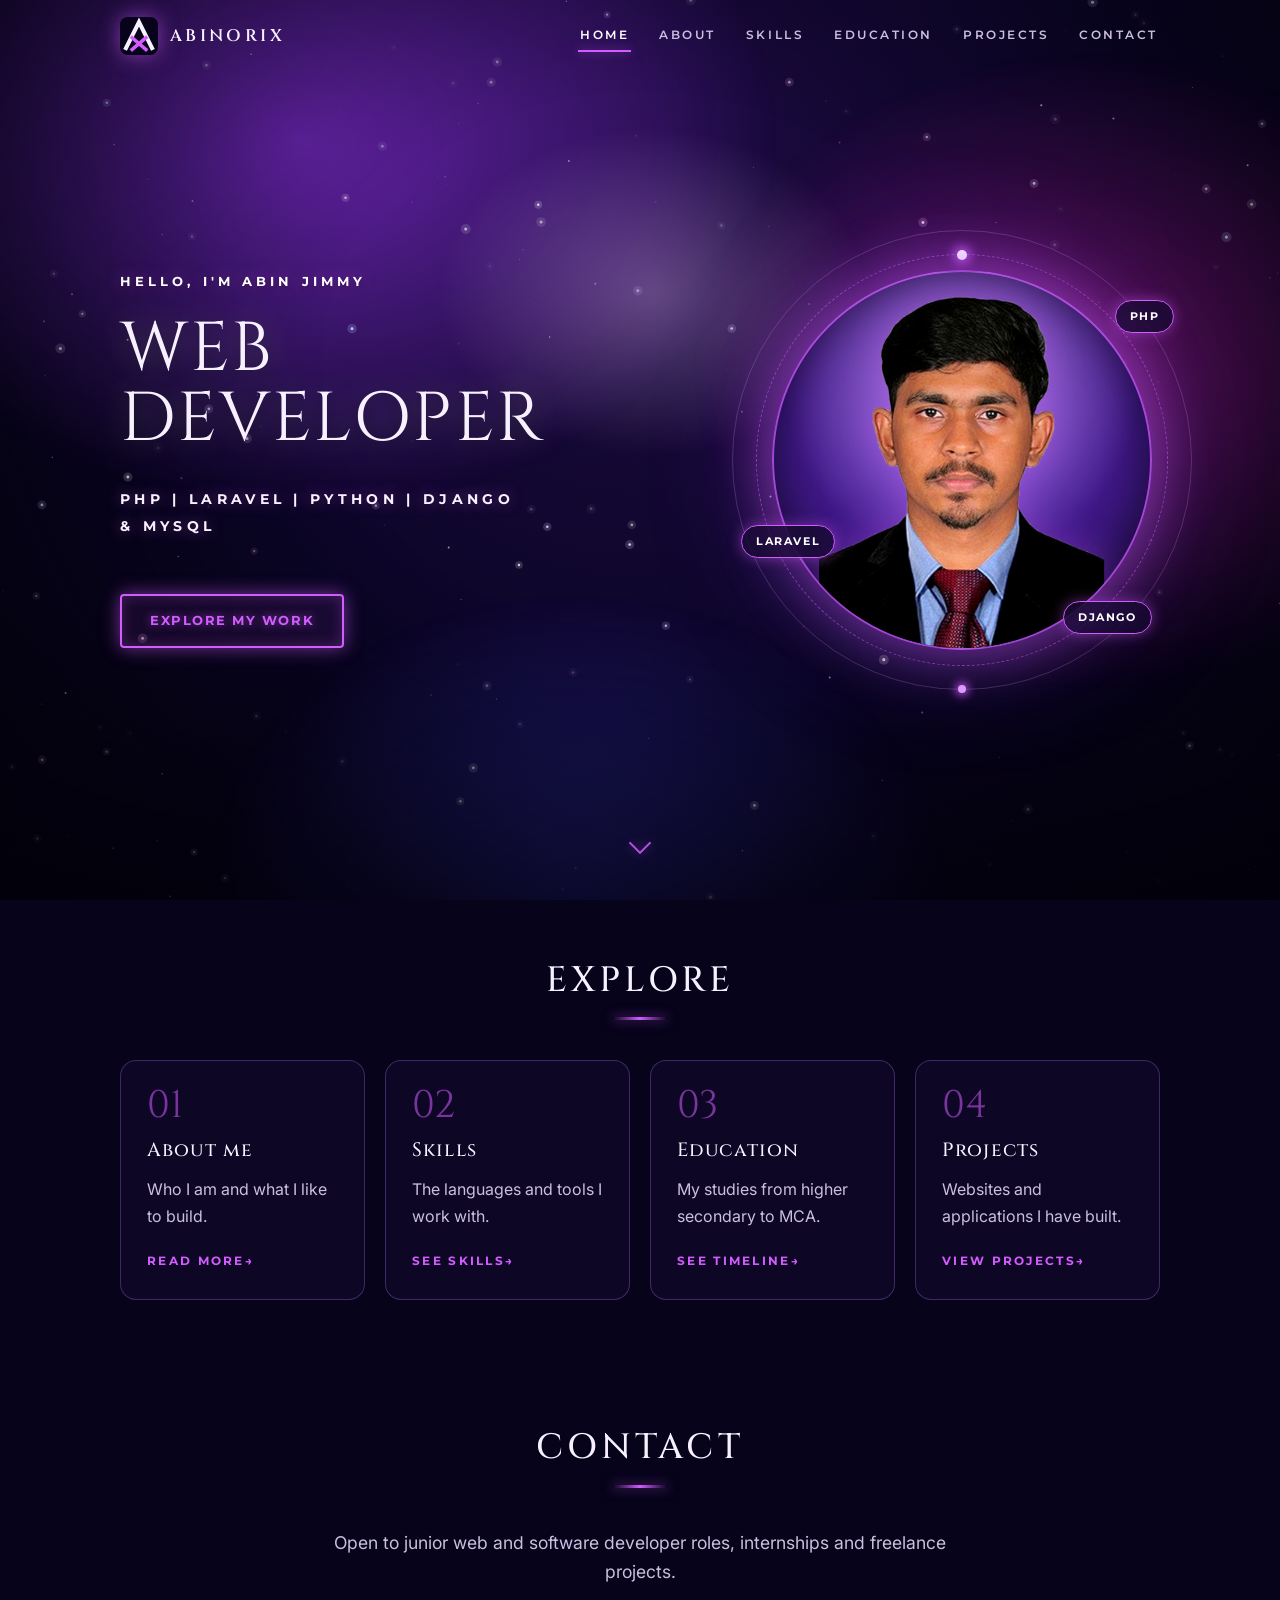
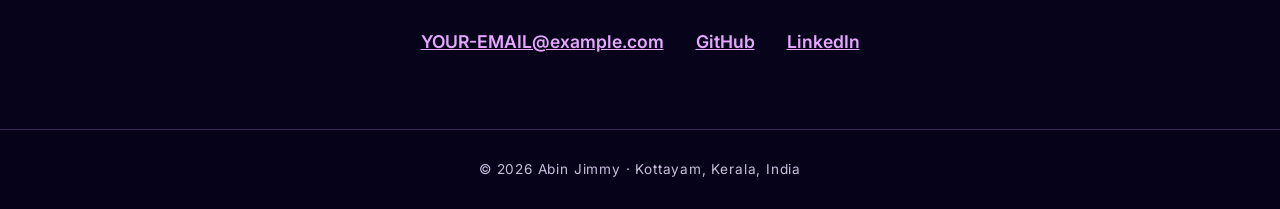
==== index.html @ f54d2bc3 "Initial commit" ====
<!doctype html>
<html lang="en">
<head>
  <meta charset="utf-8">
  <meta name="viewport" content="width=device-width, initial-scale=1">
  <title>ABINORIX | Abin Jimmy, Web Developer</title>
  <meta name="description" content="Portfolio of Abin Jimmy, a web developer and MCA student from Kerala, India, working with PHP, Laravel, Python and Django.">
  <meta name="theme-color" content="#06031a">
  <link rel="icon" href="assets/images/logo.svg" type="image/svg+xml">
  <link rel="preconnect" href="https://fonts.googleapis.com">
  <link rel="preconnect" href="https://fonts.gstatic.com" crossorigin>
  <link href="https://fonts.googleapis.com/css2?family=Cinzel:wght@400;500;600&family=Inter:wght@400;500;600&family=Montserrat:wght@600;700&display=swap" rel="stylesheet">
  <link rel="stylesheet" href="assets/css/style.css">
  <script>document.documentElement.className += " js";</script>
</head>
<body>
  <div class="nebula" aria-hidden="true">
    <i class="neb neb-a"></i><i class="neb neb-b"></i><i class="neb neb-c"></i><i class="neb neb-d"></i>
  </div>
  <canvas id="stars" aria-hidden="true"></canvas>
  <div class="vignette" aria-hidden="true"></div>

  <a class="skip" href="#main">Skip to content</a>

  <header class="site-header">
    <div class="wrap header-row">
      <a class="brand" href="index.html" aria-label="ABINORIX home">
        <img src="assets/images/logo.svg" alt="" width="38" height="38">
        <span>ABINORIX</span>
      </a>
      <button class="menu-btn" type="button" aria-expanded="false" aria-controls="site-nav" aria-label="Menu">
        <span></span><span></span><span></span>
      </button>
      <nav id="site-nav" class="nav-wrap" aria-label="Main">
        <ul class="nav">
          <li><a href="index.html" aria-current="page">Home</a></li>
          <li><a href="about.html">About</a></li>
          <li><a href="skills.html">Skills</a></li>
          <li><a href="education.html">Education</a></li>
          <li><a href="projects.html">Projects</a></li>
          <li><a href="index.html#contact">Contact</a></li>
        </ul>
      </nav>
    </div>
  </header>

  <main id="main">
    <section class="hero" id="top">
      <div class="wrap hero-wide">
        <div class="hero-grid">
          <div class="hero-text">
            <p class="eyebrow hero-in" style="--d:.15s">Hello, I'm Abin Jimmy</p>
            <h1 class="display">
              <span class="line hero-in" style="--d:.35s">Web</span>
              <span class="line hero-in" style="--d:.55s">Developer</span>
            </h1>
            <p class="roles hero-in" style="--d:.85s">PHP | Laravel | Python | Django<br>&amp; MySQL</p>
            <a class="btn-neon hero-in" style="--d:1.15s" href="projects.html">Explore my work</a>
          </div>
          <div class="portrait hero-in" style="--d:.6s">
            <div class="portrait-float">
              <span class="ring ring-1" aria-hidden="true"></span>
              <span class="ring ring-2" aria-hidden="true"></span>
              <div class="disc">
                <img src="assets/images/abin.webp" alt="Portrait of Abin Jimmy" width="732" height="968">
              </div>
              <span class="chip chip-1" aria-hidden="true">PHP</span>
              <span class="chip chip-2" aria-hidden="true">Laravel</span>
              <span class="chip chip-3" aria-hidden="true">Django</span>
            </div>
          </div>
        </div>
      </div>
      <a class="scroll-cue" href="#explore" aria-label="Scroll down"></a>
    </section>

    <section class="section" id="explore">
      <div class="wrap">
        <h2>Explore</h2>
        <div class="grid">
          <a class="card link-card" href="about.html">
            <span class="num">01</span>
            <h3>About me</h3>
            <p>Who I am and what I like to build.</p>
            <span class="more">Read more</span>
          </a>
          <a class="card link-card" href="skills.html">
            <span class="num">02</span>
            <h3>Skills</h3>
            <p>The languages and tools I work with.</p>
            <span class="more">See skills</span>
          </a>
          <a class="card link-card" href="education.html">
            <span class="num">03</span>
            <h3>Education</h3>
            <p>My studies from higher secondary to MCA.</p>
            <span class="more">See timeline</span>
          </a>
          <a class="card link-card" href="projects.html">
            <span class="num">04</span>
            <h3>Projects</h3>
            <p>Websites and applications I have built.</p>
            <span class="more">View projects</span>
          </a>
        </div>
      </div>
    </section>

    <section class="section" id="contact">
      <div class="wrap">
        <h2>Contact</h2>
        <p class="lead">Open to junior web and software developer roles, internships and freelance projects.</p>
        <ul class="contact-list">
          <li><a href="mailto:YOUR-EMAIL@example.com">YOUR-EMAIL@example.com</a></li>
          <li><a href="https://github.com/YOUR-USERNAME">GitHub</a></li>
          <li><a href="https://www.linkedin.com/in/YOUR-USERNAME">LinkedIn</a></li>
        </ul>
      </div>
    </section>
  </main>

  <footer class="site-footer">
    <div class="wrap">
      <p>&copy; <span id="year">2026</span> Abin Jimmy &middot; Kottayam, Kerala, India</p>
    </div>
  </footer>

  <script src="assets/js/main.js"></script>
</body>
</html>
---- assets/css/style.css ----
/* ABINORIX portfolio: galaxy theme */
:root {
  --bg: #06031a;
  --ink: #f7f1ff;
  --muted: #cbbfe0;
  --accent: #d35cff;
  --accent-soft: #e7a6ff;
  --glow: rgba(211, 92, 255, 0.55);
  --glass: rgba(22, 9, 48, 0.58);
  --border: rgba(192, 132, 255, 0.28);
  --radius: 16px;
  --maxw: 1080px;
  --display: "Cinzel", "Trajan Pro", Georgia, serif;
  --caps: "Montserrat", system-ui, sans-serif;
  --body: "Inter", system-ui, sans-serif;
}

* { box-sizing: border-box; }

html { scroll-behavior: smooth; scroll-padding-top: 84px; background: var(--bg); }

body {
  margin: 0;
  color: var(--ink);
  font-family: var(--body);
  line-height: 1.7;
  min-height: 100vh;
}

h1, h2, h3 { font-family: var(--display); font-weight: 500; margin: 0; line-height: 1.15; }

a { color: var(--accent-soft); }
a:hover { color: #fff; }
a:focus-visible, button:focus-visible {
  outline: 3px solid var(--accent);
  outline-offset: 3px;
  border-radius: 4px;
}

.wrap { width: 100%; max-width: var(--maxw); margin: 0 auto; padding: 0 20px; }

.skip {
  position: absolute; left: -9999px; top: 8px; z-index: 50;
  background: var(--accent); color: #12052a; padding: 10px 14px; border-radius: 8px;
}
.skip:focus { left: 8px; }

/* ---------- Galaxy background ---------- */
.nebula, .vignette, #stars { position: fixed; inset: 0; width: 100%; height: 100%; pointer-events: none; }
.nebula {
  z-index: -3; overflow: hidden;
  background: radial-gradient(ellipse at 50% 18%, #1d0b42 0%, #0b0526 55%, #04020f 100%);
}
#stars { z-index: -2; }
.vignette {
  z-index: -1;
  background:
    radial-gradient(ellipse at 50% 40%, transparent 35%, rgba(2, 1, 10, 0.65) 100%),
    linear-gradient(to bottom, transparent 70%, rgba(2, 1, 10, 0.6));
}
.neb {
  position: absolute; border-radius: 50%; will-change: transform;
  translate: calc(var(--px, 0) * var(--m, 24px)) calc(var(--py, 0) * var(--m, 24px));
}
.neb-a { --m: 30px; width: 75vmax; height: 58vmax; left: -14vmax; top: -18vmax; opacity: .8;
  background: radial-gradient(closest-side, #7a2cc4, transparent);
  animation: driftA 40s ease-in-out infinite alternate; }
.neb-b { --m: -22px; width: 62vmax; height: 50vmax; right: -16vmax; top: 4vmax; opacity: .6;
  background: radial-gradient(closest-side, #b21e9a, transparent);
  animation: driftB 48s ease-in-out infinite alternate; }
.neb-c { --m: 18px; width: 58vmax; height: 46vmax; left: 16vw; bottom: -22vmax; opacity: .65;
  background: radial-gradient(closest-side, #3a37c9, transparent);
  animation: driftC 54s ease-in-out infinite alternate; }
.neb-d { --m: -34px; width: 34vmax; height: 26vmax; left: 34vw; top: 14vh; opacity: .4;
  background: radial-gradient(closest-side, rgba(236, 196, 255, .8), transparent);
  animation: driftD 32s ease-in-out infinite alternate; }

@keyframes driftA { from { transform: translate3d(-5%, -3%, 0) scale(1.05); } to { transform: translate3d(7%, 6%, 0) scale(1.25); } }
@keyframes driftB { from { transform: translate3d(4%, 5%, 0) scale(1.2); } to { transform: translate3d(-8%, -4%, 0) scale(1); } }
@keyframes driftC { from { transform: translate3d(-6%, 3%, 0) scale(1); } to { transform: translate3d(8%, -6%, 0) scale(1.2); } }
@keyframes driftD { from { transform: translate3d(-8%, 4%, 0) scale(.9); opacity: .25; } to { transform: translate3d(8%, -6%, 0) scale(1.3); opacity: .5; } }

.accent { color: var(--accent-soft); text-shadow: 0 0 28px var(--glow); }

/* ---------- Header ---------- */
.site-header {
  position: sticky; top: 0; z-index: 30;
  border-bottom: 1px solid transparent;
  transition: background .3s ease, border-color .3s ease;
}
.site-header.scrolled {
  background: rgba(6, 3, 26, 0.72);
  backdrop-filter: blur(10px);
  border-bottom-color: var(--border);
}
.header-row { display: flex; align-items: center; justify-content: space-between; gap: 16px; padding-top: 14px; padding-bottom: 14px; }
.brand {
  display: flex; align-items: center; gap: 12px; text-decoration: none; color: var(--ink);
  font-family: var(--display); font-weight: 600; letter-spacing: .2em; font-size: 1.05rem;
}
.brand:hover { color: #fff; }
.brand img { filter: drop-shadow(0 0 10px var(--glow)); }

.nav { list-style: none; margin: 0; padding: 0; display: flex; flex-wrap: wrap; gap: 0 26px; }
.nav a {
  position: relative; display: inline-block; padding: 12px 2px;
  font-family: var(--caps); font-size: .72rem; font-weight: 600; letter-spacing: .22em; text-transform: uppercase;
  color: var(--muted); text-decoration: none;
}
.nav a::after {
  content: ""; position: absolute; left: 0; right: 0; bottom: 6px; height: 2px;
  background: var(--accent); box-shadow: 0 0 10px var(--glow);
  transform: scaleX(0); transform-origin: left; transition: transform .3s ease;
}
.nav a:hover, .nav a[aria-current="page"] { color: #fff; }
.nav a:hover::after, .nav a[aria-current="page"]::after { transform: scaleX(1); }

.menu-btn { display: none; }

@media (max-width: 860px) {
  .js .menu-btn {
    display: inline-flex; flex-direction: column; justify-content: center; gap: 5px;
    width: 46px; height: 46px; padding: 0 11px; cursor: pointer;
    background: var(--glass); border: 1px solid var(--border); border-radius: 12px;
  }
  .menu-btn span { display: block; height: 2px; background: var(--ink); border-radius: 2px; transition: transform .25s ease, opacity .25s ease; }
  .menu-btn[aria-expanded="true"] span:nth-child(1) { transform: translateY(7px) rotate(45deg); }
  .menu-btn[aria-expanded="true"] span:nth-child(2) { opacity: 0; }
  .menu-btn[aria-expanded="true"] span:nth-child(3) { transform: translateY(-7px) rotate(-45deg); }
  .js .nav-wrap {
    display: none; position: absolute; top: 100%; left: 0; right: 0;
    background: rgba(6, 3, 26, 0.96); border-bottom: 1px solid var(--border); padding: 8px 20px 16px;
  }
  .js .nav-wrap.open { display: block; }
  .nav { flex-direction: column; }
  .nav a { padding: 14px 2px; }
  .nav a::after { bottom: 8px; right: auto; width: 36px; }
}

/* ---------- Hero ---------- */
.hero {
  min-height: calc(100svh - 76px); display: grid; place-items: center; text-align: center;
  padding: 40px 0 90px; position: relative;
}
.eyebrow {
  font-family: var(--caps); font-weight: 700; font-size: .8rem; letter-spacing: .32em; text-transform: uppercase;
  color: #fff; margin: 0 0 22px; text-shadow: 0 0 14px var(--glow), 0 2px 8px rgba(0, 0, 0, .7);
}
.display {
  font-family: var(--display); font-weight: 400; text-transform: uppercase;
  font-size: clamp(2.7rem, 11.5vw, 8rem); line-height: 1.02; letter-spacing: .03em;
  text-shadow: 0 0 30px rgba(255, 255, 255, .28), 0 4px 18px rgba(0, 0, 0, .6);
}
.display .line { display: block; }
.roles {
  font-family: var(--caps); font-weight: 700; font-size: clamp(.7rem, 2vw, .95rem); letter-spacing: .3em;
  text-transform: uppercase; line-height: 1.9; margin: 30px 0 0;
  text-shadow: 0 0 14px var(--glow), 0 2px 8px rgba(0, 0, 0, .7);
}
.hero .btn-neon { margin-top: 54px; }

.btn-neon {
  display: inline-block; text-decoration: none; min-height: 46px;
  font-family: var(--caps); font-weight: 700; font-size: .8rem; letter-spacing: .12em; text-transform: uppercase;
  color: var(--accent); padding: 14px 28px;
  background: rgba(211, 92, 255, 0.08);
  border: 2px solid var(--accent); border-radius: 4px;
  box-shadow: 0 0 18px var(--glow), inset 0 0 14px rgba(211, 92, 255, .25);
  text-shadow: 0 0 10px var(--glow);
  transition: background .25s ease, color .25s ease, box-shadow .25s ease, translate .25s ease;
  animation: pulse 3.2s ease-in-out infinite;
}
.btn-neon:hover {
  background: var(--accent); color: #12052a; text-shadow: none; translate: 0 -2px;
  box-shadow: 0 0 34px var(--glow), inset 0 0 0 rgba(0, 0, 0, 0);
}
.btn-line { animation: none; box-shadow: inset 0 0 12px rgba(211, 92, 255, .2); border-color: rgba(211, 92, 255, .55); }
@keyframes pulse {
  0%, 100% { box-shadow: 0 0 14px rgba(211, 92, 255, .35), inset 0 0 12px rgba(211, 92, 255, .2); }
  50% { box-shadow: 0 0 30px rgba(211, 92, 255, .75), inset 0 0 18px rgba(211, 92, 255, .35); }
}

.hero-in { animation: heroIn 1.1s cubic-bezier(.2, .7, .2, 1) both; animation-delay: var(--d, 0s); }
.hero .btn-neon.hero-in { animation: heroIn 1.1s cubic-bezier(.2, .7, .2, 1) both var(--d, 0s), pulse 3.2s ease-in-out 2.4s infinite; }
@keyframes heroIn {
  from { opacity: 0; transform: translateY(26px); filter: blur(12px); }
  to { opacity: 1; transform: none; filter: blur(0); }
}

.scroll-cue {
  position: absolute; left: 50%; bottom: 28px; width: 46px; height: 46px; margin-left: -23px;
  display: grid; place-items: center; text-decoration: none; opacity: .85;
  animation: bob 2.2s ease-in-out infinite;
}
.scroll-cue::before {
  content: ""; width: 14px; height: 14px; border-right: 2px solid var(--accent); border-bottom: 2px solid var(--accent);
  transform: rotate(45deg); margin-top: -6px; filter: drop-shadow(0 0 6px var(--glow));
}
@keyframes bob { 0%, 100% { translate: 0 0; } 50% { translate: 0 10px; } }

/* ---------- Sections and pages ---------- */
.page-head { padding: 76px 0 8px; text-align: center; }
.page-head h1 {
  font-size: clamp(2rem, 7vw, 4.2rem); text-transform: uppercase; letter-spacing: .06em; font-weight: 400;
  text-shadow: 0 0 26px rgba(255, 255, 255, .25);
}
.page-head .eyebrow { margin-bottom: 14px; }

.section { padding: 64px 0; }
.page-head + .section { padding-top: 36px; }
.section h2 {
  font-size: clamp(1.5rem, 4vw, 2.2rem); text-transform: uppercase; letter-spacing: .12em; text-align: center; margin-bottom: 40px;
}
.section h2::after {
  content: ""; display: block; width: 56px; height: 3px; margin: 16px auto 0;
  background: linear-gradient(90deg, transparent, var(--accent), transparent); box-shadow: 0 0 12px var(--glow);
}

.lead { color: var(--muted); font-size: 1.1rem; max-width: 60ch; margin: 0 auto; text-align: center; }
.actions { display: flex; flex-wrap: wrap; justify-content: center; gap: 14px; margin-top: 40px; }

/* Glass cards with a cursor-following glow */
.card {
  position: relative; overflow: hidden;
  background: var(--glass); border: 1px solid var(--border); border-radius: var(--radius);
  backdrop-filter: blur(8px); padding: 26px;
  transition: border-color .3s ease, box-shadow .3s ease, translate .3s ease;
}
.card::before {
  content: ""; position: absolute; inset: 0; pointer-events: none; opacity: 0; transition: opacity .3s ease;
  background: radial-gradient(360px circle at var(--mx, 50%) var(--my, 50%), rgba(211, 92, 255, .22), transparent 60%);
}
.card:hover { border-color: var(--accent); box-shadow: 0 0 28px rgba(211, 92, 255, .28); translate: 0 -4px; }
.card:hover::before { opacity: 1; }
.card > * { position: relative; }
.card h3 { font-size: 1.2rem; letter-spacing: .06em; margin-bottom: 14px; }

.grid { display: grid; grid-template-columns: repeat(auto-fit, minmax(240px, 1fr)); gap: 20px; }
.grid-3 { grid-template-columns: repeat(auto-fit, minmax(270px, 1fr)); }

.link-card { display: block; text-decoration: none; color: var(--ink); }
.link-card:hover { color: var(--ink); }
.link-card .num { display: block; font-family: var(--display); font-size: 2.4rem; color: var(--accent); opacity: .55; line-height: 1; margin-bottom: 14px; }
.link-card p { color: var(--muted); margin: 0 0 16px; }
.link-card .more { font-family: var(--caps); font-size: .72rem; font-weight: 700; letter-spacing: .2em; text-transform: uppercase; color: var(--accent); }
.link-card .more::after { content: " \2192"; display: inline-block; transition: transform .25s ease; }
.link-card:hover .more::after { transform: translateX(6px); }

.prose { display: grid; gap: 22px; max-width: 760px; margin: 0 auto; }
.prose p { margin: 0; color: var(--muted); font-size: 1.08rem; }

.tags { list-style: none; margin: 0; padding: 0; display: flex; flex-wrap: wrap; gap: 10px; }
.tags li {
  border: 1px solid rgba(211, 92, 255, .4); background: rgba(6, 3, 26, .6);
  padding: 6px 14px; border-radius: 999px; font-size: .9rem;
  transition: background .25s ease, box-shadow .25s ease;
}
.tags li:hover { background: rgba(211, 92, 255, .2); box-shadow: 0 0 14px var(--glow); }

.project .meta { color: var(--accent); font-family: var(--caps); font-size: .72rem; font-weight: 700; letter-spacing: .18em; text-transform: uppercase; margin: 0 0 10px; }
.project h3 { margin-bottom: 12px; }
.project p { color: var(--muted); margin: 0 0 16px; }
.project .links { display: flex; gap: 20px; margin: 0; }
.project .links a { font-weight: 600; padding: 8px 0; display: inline-block; }

/* Timeline */
.timeline { list-style: none; margin: 0 auto; padding: 0 0 0 30px; max-width: 760px; position: relative; display: grid; gap: 22px; }
.timeline::before {
  content: ""; position: absolute; left: 0; top: 8px; bottom: 8px; width: 2px; transform-origin: top;
  background: linear-gradient(to bottom, var(--accent), rgba(211, 92, 255, .1)); box-shadow: 0 0 10px var(--glow);
}
.timeline li { position: relative; }
.timeline li::before {
  content: ""; position: absolute; left: -37px; top: 30px; width: 14px; height: 14px; border-radius: 50%;
  background: var(--accent); box-shadow: 0 0 14px var(--glow), 0 0 0 5px rgba(211, 92, 255, .18);
}
.timeline .when { color: var(--accent); font-family: var(--caps); font-size: .75rem; font-weight: 700; letter-spacing: .18em; text-transform: uppercase; margin: 0 0 6px; }
.timeline h3 { font-size: 1.3rem; margin-bottom: 4px; }
.timeline p:last-child { color: var(--muted); margin: 0; }

.contact-list { list-style: none; margin: 32px 0 0; padding: 0; display: flex; flex-wrap: wrap; justify-content: center; gap: 12px 32px; font-size: 1.1rem; }
.contact-list a { font-weight: 600; padding: 8px 0; display: inline-block; }

.site-footer { border-top: 1px solid var(--border); padding: 28px 0; text-align: center; color: var(--muted); font-size: .85rem; letter-spacing: .06em; background: rgba(6, 3, 26, .5); }
.site-footer p { margin: 0; }

/* ---------- Motion ---------- */
main { animation: pageIn .7s ease both; }
@keyframes pageIn { from { opacity: 0; } to { opacity: 1; } }

.reveal { opacity: 0; transform: translateY(28px); transition: opacity .7s ease, transform .7s cubic-bezier(.2, .7, .2, 1); }
.reveal.in { opacity: 1; transform: none; }
.timeline.anim::before { transform: scaleY(0); transition: transform 1.4s ease .2s; }
.timeline.anim.in::before { transform: scaleY(1); }

@media (prefers-reduced-motion: reduce) {
  html { scroll-behavior: auto; }
  *, *::before, *::after { animation: none !important; transition: none !important; }
  .reveal { opacity: 1; transform: none; }
}

@media (max-width: 560px) {
  .hero { padding-bottom: 80px; }
  .section { padding: 48px 0; }
  .page-head { padding-top: 56px; }
}

/* ---------- Hero portrait ---------- */
.hero-wide { max-width: var(--maxw); }
.hero-grid { display: grid; grid-template-columns: 1.2fr .8fr; align-items: center; gap: 48px; }
.hero-text { text-align: left; }
.hero-grid .display { font-size: clamp(2.4rem, 5.4vw, 4.6rem); }
.hero-grid .roles { font-size: clamp(.7rem, 1.5vw, .9rem); }

.portrait { position: relative; width: min(380px, 78vw); aspect-ratio: 1; justify-self: center; }
.portrait-float { position: absolute; inset: 0; animation: float 7s ease-in-out infinite; }
@keyframes float { 0%, 100% { translate: 0 0; } 50% { translate: 0 -14px; } }

.disc {
  position: absolute; inset: 0; border-radius: 50%; overflow: hidden;
  background:
    radial-gradient(circle at 50% 30%, rgba(236, 196, 255, .55), transparent 55%),
    radial-gradient(circle at 50% 40%, #7b3fe4 0%, #3d1783 55%, #150834 100%);
  border: 2px solid rgba(211, 92, 255, .7);
  box-shadow: 0 0 60px var(--glow), 0 0 120px rgba(123, 63, 228, .35), inset 0 0 40px rgba(0, 0, 0, .45);
}
.disc img {
  position: absolute; left: 50%; bottom: 0; width: 76%; height: auto; transform: translateX(-50%);
  filter: contrast(1.04) saturate(1.05) drop-shadow(0 0 18px rgba(211, 92, 255, .3));
}

.ring { position: absolute; border-radius: 50%; pointer-events: none; }
.ring::after { content: ""; position: absolute; border-radius: 50%; background: #fff; }
.ring-1 { inset: -16px; border: 1.5px dashed rgba(211, 92, 255, .55); animation: spin 28s linear infinite; }
.ring-1::after { top: -5px; left: 50%; width: 10px; height: 10px; margin-left: -5px; box-shadow: 0 0 12px 3px var(--accent); }
.ring-2 { inset: -40px; border: 1px solid rgba(231, 166, 255, .22); animation: spin 44s linear infinite reverse; }
.ring-2::after { bottom: -4px; left: 50%; width: 8px; height: 8px; margin-left: -4px; background: var(--accent-soft); box-shadow: 0 0 10px 2px var(--accent); }
@keyframes spin { to { transform: rotate(360deg); } }

.chip {
  position: absolute; padding: 6px 14px; border-radius: 999px;
  font-family: var(--caps); font-size: .7rem; font-weight: 700; letter-spacing: .14em; text-transform: uppercase;
  color: #fff; background: rgba(22, 9, 48, .78); border: 1px solid var(--accent);
  box-shadow: 0 0 14px rgba(211, 92, 255, .45); backdrop-filter: blur(6px);
  animation: bobChip 5s ease-in-out infinite;
}
.chip-1 { top: 8%; right: -6%; }
.chip-2 { bottom: 24%; left: -8%; animation-delay: -1.7s; }
.chip-3 { bottom: 4%; right: 0; animation-delay: -3.2s; }
@keyframes bobChip { 0%, 100% { translate: 0 0; } 50% { translate: 0 -9px; } }

@media (max-width: 900px) {
  .hero { padding-top: 24px; }
  .hero-grid { grid-template-columns: 1fr; gap: 56px; justify-items: center; }
  .hero-text { text-align: center; }
  .portrait { order: -1; width: min(250px, 66vw); margin-top: 28px; }
  .hero-grid .display { font-size: clamp(2.4rem, 11vw, 4.4rem); }
  .hero-grid .roles { font-size: clamp(.68rem, 2.4vw, .85rem); }
  .chip { font-size: .62rem; padding: 5px 11px; }
}

.hero { overflow-x: clip; }
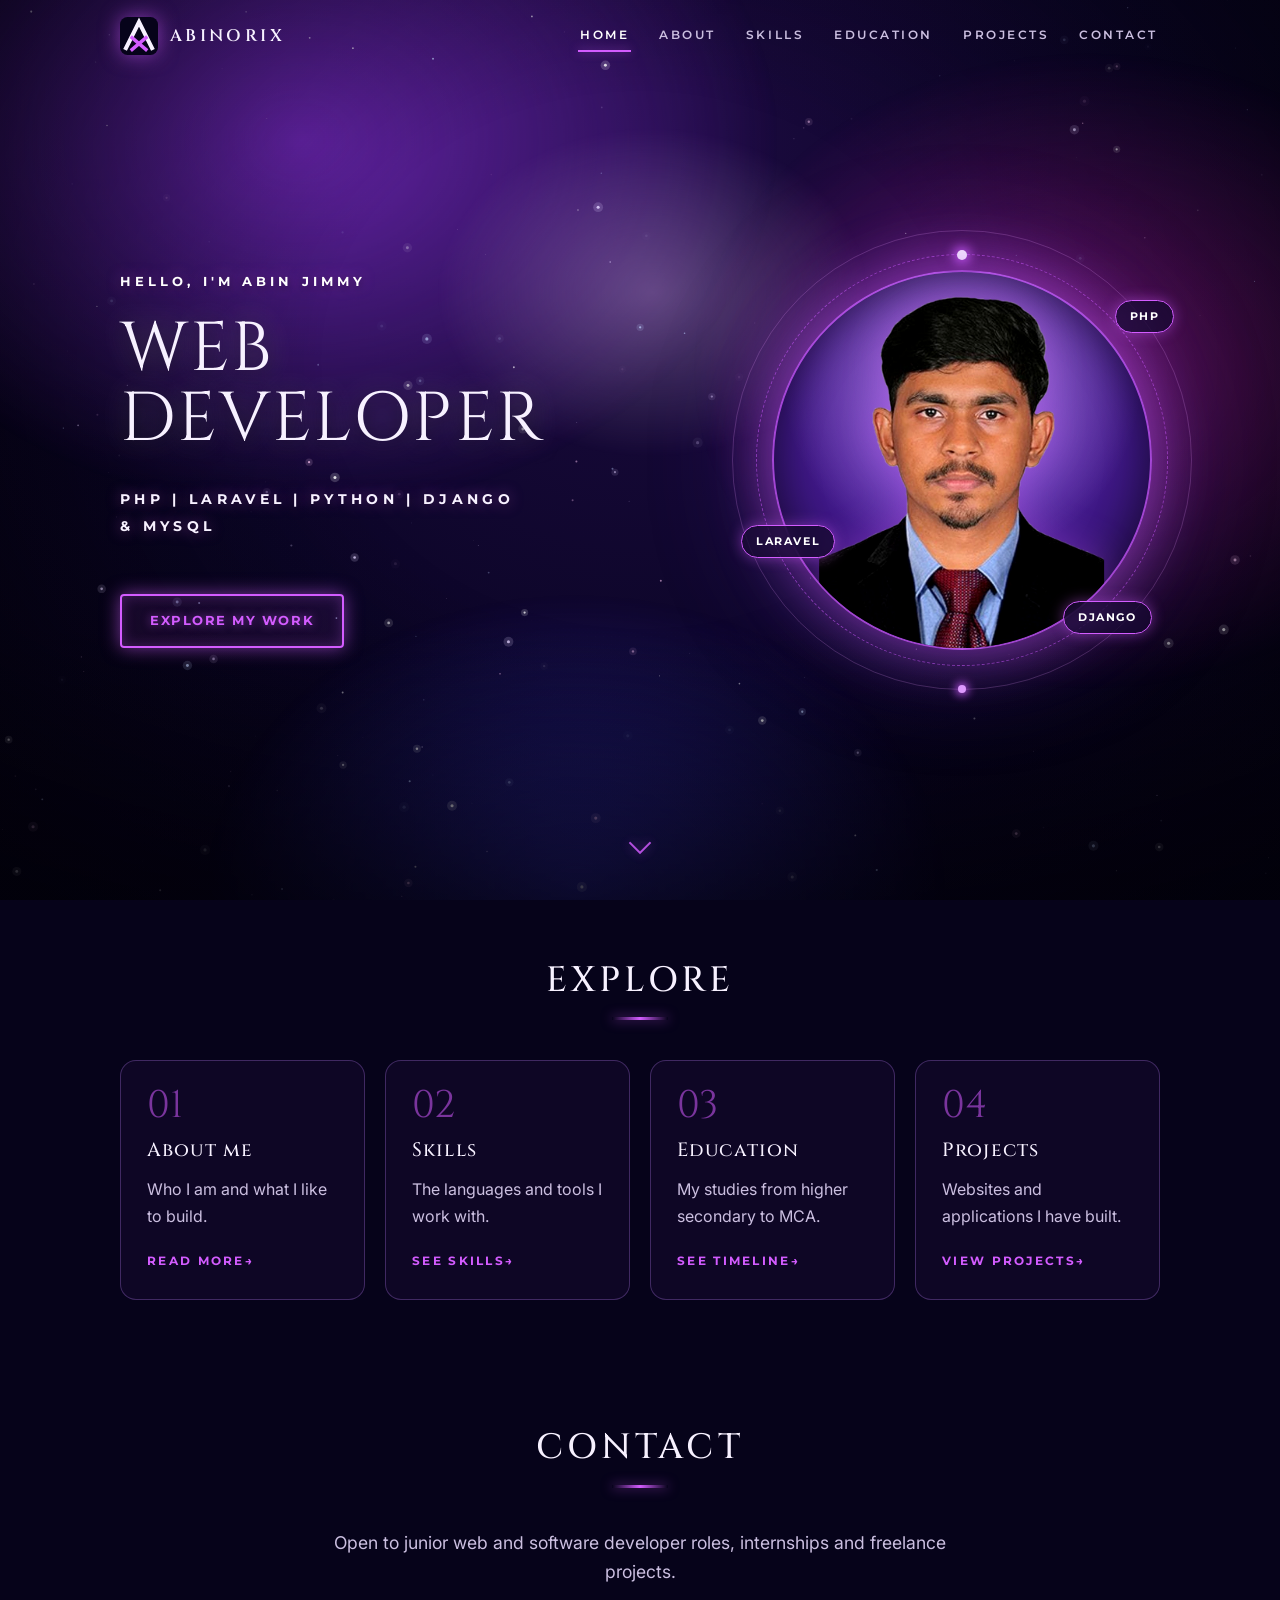
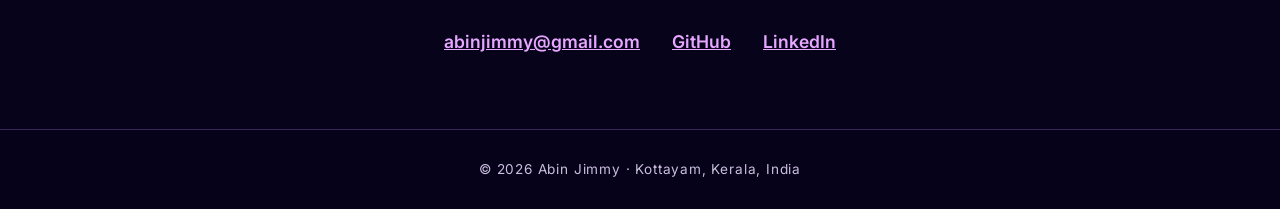
==== commit b3fa39ad: "committed" ====
--- a/index.html
+++ b/index.html
@@ -111,9 +111,9 @@
         <h2>Contact</h2>
         <p class="lead">Open to junior web and software developer roles, internships and freelance projects.</p>
         <ul class="contact-list">
-          <li><a href="mailto:YOUR-EMAIL@example.com">YOUR-EMAIL@example.com</a></li>
-          <li><a href="https://github.com/YOUR-USERNAME">GitHub</a></li>
-          <li><a href="https://www.linkedin.com/in/YOUR-USERNAME">LinkedIn</a></li>
+          <li><a href="abinjimmy@gmail.com">abinjimmy@gmail.com</a></li>
+          <li><a href="https://github.com/abinjimmy">GitHub</a></li>
+          <li><a href="https://www.linkedin.com/in/abin-jimmy">LinkedIn</a></li>
         </ul>
       </div>
     </section>
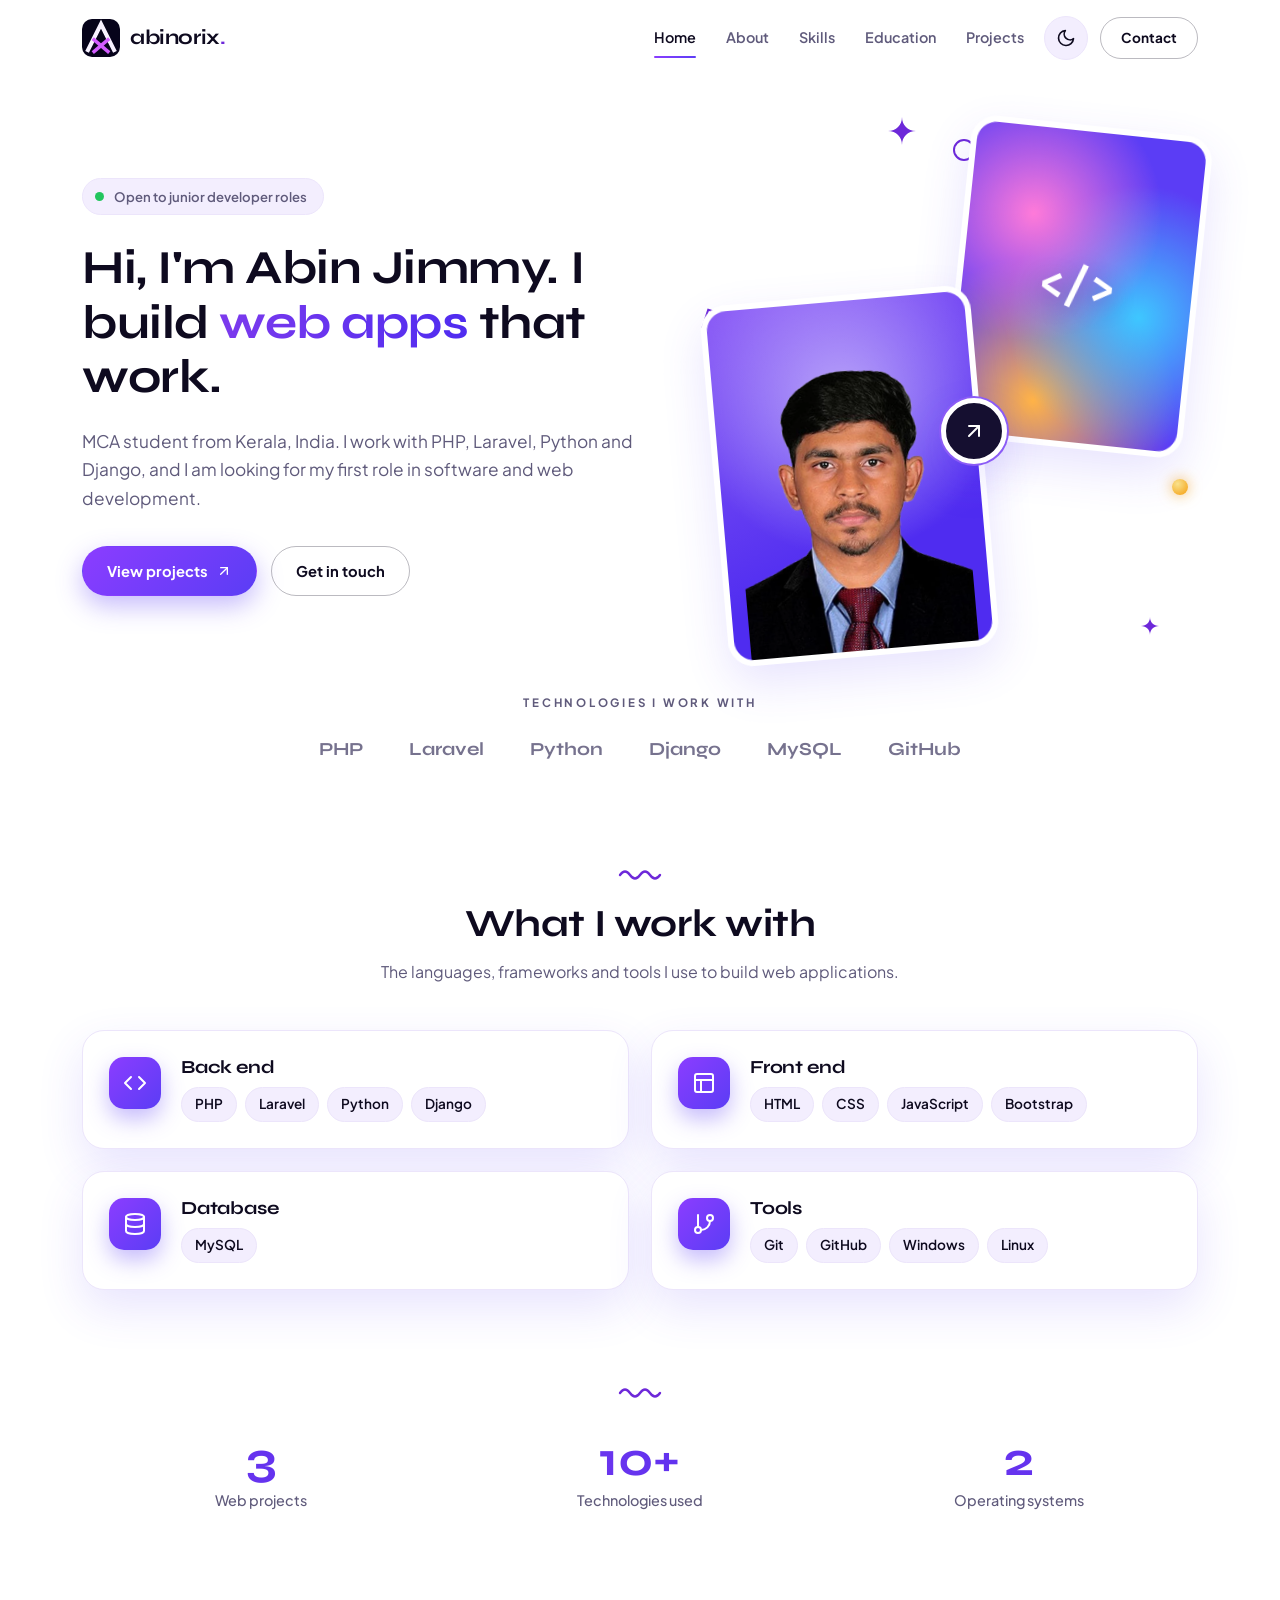
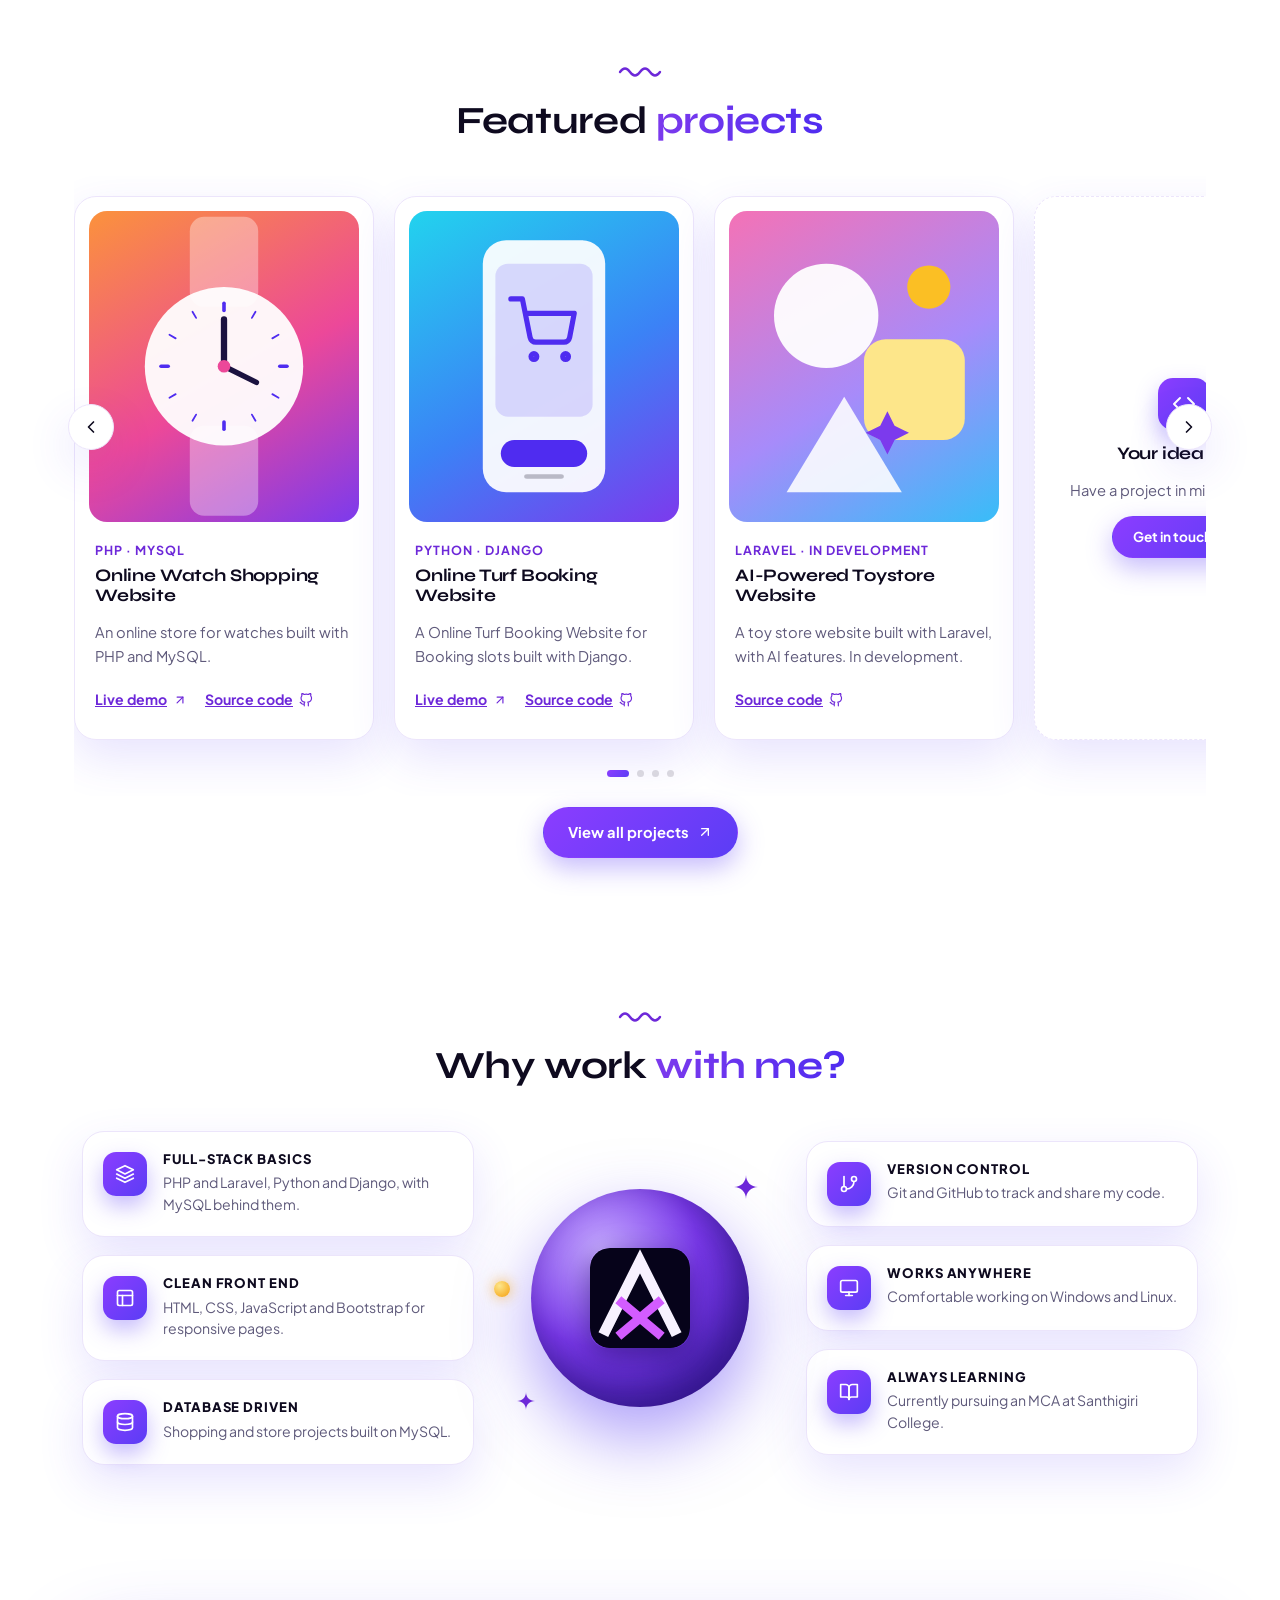
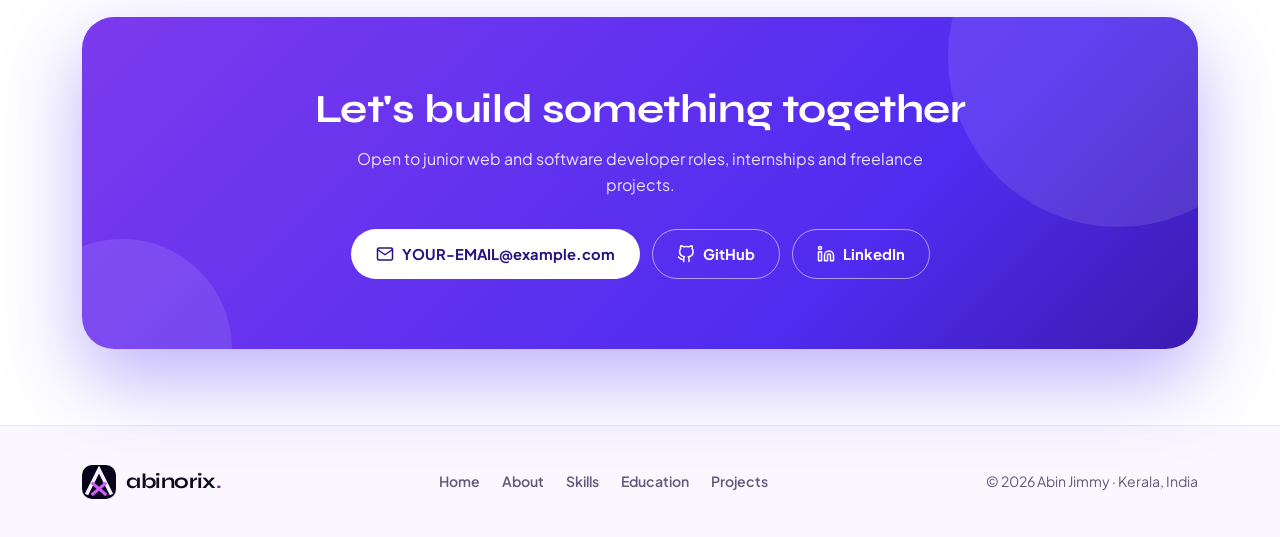
==== commit face0d72: "Updated project" ====
--- a/index.html
+++ b/index.html
@@ -1,36 +1,28 @@
 <!doctype html>
-<html lang="en">
+<html lang="en" data-theme="dark">
 <head>
   <meta charset="utf-8">
   <meta name="viewport" content="width=device-width, initial-scale=1">
-  <title>ABINORIX | Abin Jimmy, Web Developer</title>
+  <title>abinorix | Abin Jimmy, Web Developer</title>
   <meta name="description" content="Portfolio of Abin Jimmy, a web developer and MCA student from Kerala, India, working with PHP, Laravel, Python and Django.">
-  <meta name="theme-color" content="#06031a">
+  <meta name="theme-color" content="#0c0720">
   <link rel="icon" href="assets/images/logo.svg" type="image/svg+xml">
   <link rel="preconnect" href="https://fonts.googleapis.com">
   <link rel="preconnect" href="https://fonts.gstatic.com" crossorigin>
-  <link href="https://fonts.googleapis.com/css2?family=Cinzel:wght@400;500;600&family=Inter:wght@400;500;600&family=Montserrat:wght@600;700&display=swap" rel="stylesheet">
+  <link href="https://fonts.googleapis.com/css2?family=JetBrains+Mono:wght@500;600&family=Plus+Jakarta+Sans:wght@400;500;600;700&family=Syne:wght@600;700&display=swap" rel="stylesheet">
   <link rel="stylesheet" href="assets/css/style.css">
-  <script>document.documentElement.className += " js";</script>
+  <script>(function(){var r=document.documentElement,t;try{t=localStorage.getItem('abinorix-theme')}catch(e){}if(t!=='light'&&t!=='dark'){t=window.matchMedia&&matchMedia('(prefers-color-scheme: light)').matches?'light':'dark'}r.setAttribute('data-theme',t);r.className+=' js'})();</script>
 </head>
 <body>
-  <div class="nebula" aria-hidden="true">
-    <i class="neb neb-a"></i><i class="neb neb-b"></i><i class="neb neb-c"></i><i class="neb neb-d"></i>
-  </div>
-  <canvas id="stars" aria-hidden="true"></canvas>
-  <div class="vignette" aria-hidden="true"></div>
-
+  <div class="glow" aria-hidden="true"></div>
   <a class="skip" href="#main">Skip to content</a>
 
   <header class="site-header">
     <div class="wrap header-row">
-      <a class="brand" href="index.html" aria-label="ABINORIX home">
+      <a class="brand" href="index.html" aria-label="abinorix home">
         <img src="assets/images/logo.svg" alt="" width="38" height="38">
-        <span>ABINORIX</span>
+        <span>abinorix<span class="dot">.</span></span>
       </a>
-      <button class="menu-btn" type="button" aria-expanded="false" aria-controls="site-nav" aria-label="Menu">
-        <span></span><span></span><span></span>
-      </button>
       <nav id="site-nav" class="nav-wrap" aria-label="Main">
         <ul class="nav">
           <li><a href="index.html" aria-current="page">Home</a></li>
@@ -38,90 +30,190 @@
           <li><a href="skills.html">Skills</a></li>
           <li><a href="education.html">Education</a></li>
           <li><a href="projects.html">Projects</a></li>
-          <li><a href="index.html#contact">Contact</a></li>
+          <li class="nav-contact"><a href="index.html#contact">Contact</a></li>
         </ul>
       </nav>
+      <div class="header-actions">
+        <button class="icon-btn theme-toggle" type="button" aria-label="Switch to light mode" aria-pressed="false">
+          <svg class="i-sun" viewBox="0 0 24 24" fill="none" stroke="currentColor" stroke-width="2" stroke-linecap="round" stroke-linejoin="round" aria-hidden="true"><circle cx="12" cy="12" r="5"/><line x1="12" y1="1" x2="12" y2="3"/><line x1="12" y1="21" x2="12" y2="23"/><line x1="4.22" y1="4.22" x2="5.64" y2="5.64"/><line x1="18.36" y1="18.36" x2="19.78" y2="19.78"/><line x1="1" y1="12" x2="3" y2="12"/><line x1="21" y1="12" x2="23" y2="12"/><line x1="4.22" y1="19.78" x2="5.64" y2="18.36"/><line x1="18.36" y1="5.64" x2="19.78" y2="4.22"/></svg><svg class="i-moon" viewBox="0 0 24 24" fill="none" stroke="currentColor" stroke-width="2" stroke-linecap="round" stroke-linejoin="round" aria-hidden="true"><path d="M21 12.79A9 9 0 1 1 11.21 3 7 7 0 0 0 21 12.79z"/></svg>
+        </button>
+        <a class="btn btn-outline btn-sm" href="index.html#contact">Contact</a>
+        <button class="icon-btn menu-btn" type="button" aria-expanded="false" aria-controls="site-nav" aria-label="Menu">
+          <span></span><span></span><span></span>
+        </button>
+      </div>
     </div>
   </header>
 
   <main id="main">
     <section class="hero" id="top">
-      <div class="wrap hero-wide">
+      <div class="wrap">
         <div class="hero-grid">
-          <div class="hero-text">
-            <p class="eyebrow hero-in" style="--d:.15s">Hello, I'm Abin Jimmy</p>
-            <h1 class="display">
-              <span class="line hero-in" style="--d:.35s">Web</span>
-              <span class="line hero-in" style="--d:.55s">Developer</span>
-            </h1>
-            <p class="roles hero-in" style="--d:.85s">PHP | Laravel | Python | Django<br>&amp; MySQL</p>
-            <a class="btn-neon hero-in" style="--d:1.15s" href="projects.html">Explore my work</a>
-          </div>
-          <div class="portrait hero-in" style="--d:.6s">
-            <div class="portrait-float">
-              <span class="ring ring-1" aria-hidden="true"></span>
-              <span class="ring ring-2" aria-hidden="true"></span>
-              <div class="disc">
-                <img src="assets/images/abin.webp" alt="Portrait of Abin Jimmy" width="732" height="968">
-              </div>
-              <span class="chip chip-1" aria-hidden="true">PHP</span>
-              <span class="chip chip-2" aria-hidden="true">Laravel</span>
-              <span class="chip chip-3" aria-hidden="true">Django</span>
+          <div class="hero-copy">
+            <p class="note fade-up"><span class="pulse"></span> Open to junior developer roles</p>
+            <h1 class="fade-up" style="--d:.12s">Hi, I'm Abin Jimmy. I build <span class="grad">web apps</span> that work.</h1>
+            <p class="sub fade-up" style="--d:.26s">MCA student from Kerala, India. I work with PHP, Laravel, Python and Django, and I am looking for my first role in software and web development.</p>
+            <div class="cta-row fade-up" style="--d:.4s">
+              <a class="btn btn-primary" href="projects.html">View projects <svg viewBox="0 0 24 24" fill="none" stroke="currentColor" stroke-width="2" stroke-linecap="round" stroke-linejoin="round" aria-hidden="true"><line x1="7" y1="17" x2="17" y2="7"/><polyline points="7 7 17 7 17 17"/></svg></a>
+              <a class="btn btn-outline" href="#contact">Get in touch</a>
             </div>
           </div>
-        </div>
-      </div>
-      <a class="scroll-cue" href="#explore" aria-label="Scroll down"></a>
-    </section>
-
-    <section class="section" id="explore">
-      <div class="wrap">
-        <h2>Explore</h2>
-        <div class="grid">
-          <a class="card link-card" href="about.html">
-            <span class="num">01</span>
-            <h3>About me</h3>
-            <p>Who I am and what I like to build.</p>
-            <span class="more">Read more</span>
-          </a>
-          <a class="card link-card" href="skills.html">
-            <span class="num">02</span>
-            <h3>Skills</h3>
-            <p>The languages and tools I work with.</p>
-            <span class="more">See skills</span>
-          </a>
-          <a class="card link-card" href="education.html">
-            <span class="num">03</span>
-            <h3>Education</h3>
-            <p>My studies from higher secondary to MCA.</p>
-            <span class="more">See timeline</span>
-          </a>
-          <a class="card link-card" href="projects.html">
-            <span class="num">04</span>
-            <h3>Projects</h3>
-            <p>Websites and applications I have built.</p>
-            <span class="more">View projects</span>
-          </a>
+
+          <div class="visual" aria-hidden="false">
+            <div class="vcard v-art pop" style="--d:.45s"><div class="float-b"><span>&lt;/&gt;</span></div></div>
+            <div class="vcard v-photo pop" style="--d:.3s">
+              <img src="assets/images/abin.webp" alt="Portrait of Abin Jimmy" width="732" height="968">
+            </div>
+            <a class="v-badge" href="projects.html" aria-label="See my projects"><svg viewBox="0 0 24 24" fill="none" stroke="currentColor" stroke-width="2" stroke-linecap="round" stroke-linejoin="round" aria-hidden="true"><line x1="7" y1="17" x2="17" y2="7"/><polyline points="7 7 17 7 17 17"/></svg></a>
+            <span class="deco spark d1"><svg viewBox="0 0 24 24" aria-hidden="true"><path d="M12 0C12 7 17 12 24 12C17 12 12 17 12 24C12 17 7 12 0 12C7 12 12 7 12 0Z"/></svg></span>
+            <span class="deco spark d2"><svg viewBox="0 0 24 24" aria-hidden="true"><path d="M12 0C12 7 17 12 24 12C17 12 12 17 12 24C12 17 7 12 0 12C7 12 12 7 12 0Z"/></svg></span>
+            <span class="deco d3"></span>
+            <span class="deco d4"></span>
+            <span class="deco coin d5"></span>
+            <span class="deco coin d6"></span>
+          </div>
+        </div>
+
+        <div class="tech">
+          <p class="tech-label">Technologies I work with</p>
+          <ul class="tech-row">
+            <li>PHP</li><li>Laravel</li><li>Python</li><li>Django</li><li>MySQL</li><li>GitHub</li>
+          </ul>
+        </div>
+      </div>
+    </section>
+
+    <section class="section" id="work">
+      <div class="wrap">
+        <div class="squiggle" data-r><svg viewBox="0 0 44 14" fill="none" stroke="currentColor" stroke-width="2.4" stroke-linecap="round" aria-hidden="true"><path d="M2 7 Q7 0 12 7 T22 7 T32 7 T42 7"/></svg></div>
+        <h2 class="section-title" data-r>What I work with</h2>
+        <p class="section-sub" data-r>The languages, frameworks and tools I use to build web applications.</p>
+        <div class="grid-2 section-body">
+          <div class="card wcard" data-r>
+            <span class="tile"><svg viewBox="0 0 24 24" fill="none" stroke="currentColor" stroke-width="2" stroke-linecap="round" stroke-linejoin="round" aria-hidden="true"><polyline points="16 18 22 12 16 6"/><polyline points="8 6 2 12 8 18"/></svg></span>
+            <div><h3>Back end</h3><ul class="tags"><li>PHP</li><li>Laravel</li><li>Python</li><li>Django</li></ul></div>
+          </div>
+          <div class="card wcard" data-r>
+            <span class="tile"><svg viewBox="0 0 24 24" fill="none" stroke="currentColor" stroke-width="2" stroke-linecap="round" stroke-linejoin="round" aria-hidden="true"><rect x="3" y="3" width="18" height="18" rx="2"/><line x1="3" y1="9" x2="21" y2="9"/><line x1="9" y1="21" x2="9" y2="9"/></svg></span>
+            <div><h3>Front end</h3><ul class="tags"><li>HTML</li><li>CSS</li><li>JavaScript</li><li>Bootstrap</li></ul></div>
+          </div>
+          <div class="card wcard" data-r>
+            <span class="tile"><svg viewBox="0 0 24 24" fill="none" stroke="currentColor" stroke-width="2" stroke-linecap="round" stroke-linejoin="round" aria-hidden="true"><ellipse cx="12" cy="5" rx="9" ry="3"/><path d="M21 12c0 1.66-4 3-9 3s-9-1.34-9-3"/><path d="M3 5v14c0 1.66 4 3 9 3s9-1.34 9-3V5"/></svg></span>
+            <div><h3>Database</h3><ul class="tags"><li>MySQL</li></ul></div>
+          </div>
+          <div class="card wcard" data-r>
+            <span class="tile"><svg viewBox="0 0 24 24" fill="none" stroke="currentColor" stroke-width="2" stroke-linecap="round" stroke-linejoin="round" aria-hidden="true"><line x1="6" y1="3" x2="6" y2="15"/><circle cx="18" cy="6" r="3"/><circle cx="6" cy="18" r="3"/><path d="M18 9a9 9 0 0 1-9 9"/></svg></span>
+            <div><h3>Tools</h3><ul class="tags"><li>Git</li><li>GitHub</li><li>Windows</li><li>Linux</li></ul></div>
+          </div>
+        </div>
+      </div>
+    </section>
+
+    <section class="section" style="padding-top:20px">
+      <div class="wrap">
+        <div class="squiggle" data-r><svg viewBox="0 0 44 14" fill="none" stroke="currentColor" stroke-width="2.4" stroke-linecap="round" aria-hidden="true"><path d="M2 7 Q7 0 12 7 T22 7 T32 7 T42 7"/></svg></div>
+        <ul class="stats">
+          <li data-r><strong data-count="3">3</strong><span>Web projects</span></li>
+          <li data-r><strong data-count="10" data-suffix="+">10+</strong><span>Technologies used</span></li>
+          <li data-r><strong data-count="2">2</strong><span>Operating systems</span></li>
+        </ul>
+      </div>
+    </section>
+
+    <section class="section" id="projects-preview">
+      <div class="wrap">
+        <div class="squiggle" data-r><svg viewBox="0 0 44 14" fill="none" stroke="currentColor" stroke-width="2.4" stroke-linecap="round" aria-hidden="true"><path d="M2 7 Q7 0 12 7 T22 7 T32 7 T42 7"/></svg></div>
+        <h2 class="section-title" data-r>Featured <span class="grad">projects</span></h2>
+        <div class="carousel section-body" data-carousel>
+          <button class="car-btn car-prev" type="button" aria-label="Previous projects"><svg viewBox="0 0 24 24" fill="none" stroke="currentColor" stroke-width="2" stroke-linecap="round" stroke-linejoin="round" aria-hidden="true"><polyline points="15 18 9 12 15 6"/></svg></button>
+          <div class="track" tabindex="0" aria-label="Projects, scroll sideways">
+          <article class="card pcard">
+            <!-- To use a real screenshot, replace the <svg> inside .art with: <img src="assets/images/YOUR-SCREENSHOT.jpg" alt="Online Watch Shopping Website screenshot"> -->
+            <div class="art art-1"><svg viewBox="0 0 300 360" preserveAspectRatio="xMidYMid slice" aria-hidden="true"><rect x="112" y="14" width="76" height="100" rx="16" fill="rgba(255,255,255,.35)"/><rect x="112" y="246" width="76" height="100" rx="16" fill="rgba(255,255,255,.35)"/><circle cx="150" cy="180" r="88" fill="rgba(255,255,255,.94)"/><line x1="150.0" y1="118.0" x2="150.0" y2="110.0" stroke="#4f2cf0" stroke-width="4" stroke-linecap="round"/><line x1="181.0" y1="126.3" x2="185.0" y2="119.4" stroke="#4f2cf0" stroke-width="2" stroke-linecap="round"/><line x1="203.7" y1="149.0" x2="210.6" y2="145.0" stroke="#4f2cf0" stroke-width="2" stroke-linecap="round"/><line x1="212.0" y1="180.0" x2="220.0" y2="180.0" stroke="#4f2cf0" stroke-width="4" stroke-linecap="round"/><line x1="203.7" y1="211.0" x2="210.6" y2="215.0" stroke="#4f2cf0" stroke-width="2" stroke-linecap="round"/><line x1="181.0" y1="233.7" x2="185.0" y2="240.6" stroke="#4f2cf0" stroke-width="2" stroke-linecap="round"/><line x1="150.0" y1="242.0" x2="150.0" y2="250.0" stroke="#4f2cf0" stroke-width="4" stroke-linecap="round"/><line x1="119.0" y1="233.7" x2="115.0" y2="240.6" stroke="#4f2cf0" stroke-width="2" stroke-linecap="round"/><line x1="96.3" y1="211.0" x2="89.4" y2="215.0" stroke="#4f2cf0" stroke-width="2" stroke-linecap="round"/><line x1="88.0" y1="180.0" x2="80.0" y2="180.0" stroke="#4f2cf0" stroke-width="4" stroke-linecap="round"/><line x1="96.3" y1="149.0" x2="89.4" y2="145.0" stroke="#4f2cf0" stroke-width="2" stroke-linecap="round"/><line x1="119.0" y1="126.3" x2="115.0" y2="119.4" stroke="#4f2cf0" stroke-width="2" stroke-linecap="round"/><line x1="150" y1="180" x2="150" y2="128" stroke="#1b1240" stroke-width="7" stroke-linecap="round"/><line x1="150" y1="180" x2="186" y2="198" stroke="#1b1240" stroke-width="6" stroke-linecap="round"/><circle cx="150" cy="180" r="7" fill="#ec4899"/></svg></div>
+            <p class="meta" style="margin-top:18px">PHP · MySQL</p>
+            <h3 style="margin-top:6px">Online Watch Shopping Website</h3>
+            <p class="desc">An online store for watches built with PHP and MySQL.</p>
+            <p class="links">
+              <a href="#" aria-label="Live demo of Online Watch Shopping Website">Live demo <svg viewBox="0 0 24 24" fill="none" stroke="currentColor" stroke-width="2" stroke-linecap="round" stroke-linejoin="round" aria-hidden="true"><line x1="7" y1="17" x2="17" y2="7"/><polyline points="7 7 17 7 17 17"/></svg></a>
+              <a href="#" aria-label="Source code of Online Watch Shopping Website">Source code <svg viewBox="0 0 24 24" fill="none" stroke="currentColor" stroke-width="2" stroke-linecap="round" stroke-linejoin="round" aria-hidden="true"><path d="M9 19c-5 1.5-5-2.5-7-3m14 6v-3.87a3.37 3.37 0 0 0-.94-2.61c3.14-.35 6.44-1.54 6.44-7A5.44 5.44 0 0 0 20 4.77 5.07 5.07 0 0 0 19.91 1S18.73.65 16 2.48a13.38 13.38 0 0 0-7 0C6.27.65 5.09 1 5.09 1A5.07 5.07 0 0 0 5 4.77a5.44 5.44 0 0 0-1.5 3.78c0 5.42 3.3 6.61 6.44 7A3.37 3.37 0 0 0 9 18.13V22"/></svg></a>
+            </p>
+          </article>
+          <article class="card pcard">
+            <!-- To use a real screenshot, replace the <svg> inside .art with: <img src="assets/images/YOUR-SCREENSHOT.jpg" alt="Online Mobile Shopping Cart screenshot"> -->
+            <div class="art art-2"><svg viewBox="0 0 300 360" preserveAspectRatio="xMidYMid slice" aria-hidden="true"><rect x="82" y="40" width="136" height="280" rx="26" fill="rgba(255,255,255,.93)"/><rect x="96" y="66" width="108" height="170" rx="14" fill="rgba(79,44,240,.16)"/><g transform="translate(110 102) scale(3.2)" stroke="#4f2cf0" stroke-width="1.8" fill="none" stroke-linecap="round" stroke-linejoin="round"><circle cx="9" cy="21" r="1"/><circle cx="20" cy="21" r="1"/><path d="M1 1h4l2.68 13.39a2 2 0 0 0 2 1.61h9.72a2 2 0 0 0 2-1.61L23 6H6"/></g><rect x="102" y="262" width="96" height="30" rx="15" fill="#4f2cf0"/><rect x="128" y="300" width="44" height="5" rx="3" fill="rgba(14,10,31,.25)"/></svg></div>
+            <p class="meta" style="margin-top:18px">Python · Django</p>
+            <h3 style="margin-top:6px">Online Turf Booking Website</h3>
+            <p class="desc">A Online Turf Booking Website for Booking slots built with Django.</p>
+            <p class="links">
+              <a href="#" aria-label="Live demo of Online Mobile Shopping Cart">Live demo <svg viewBox="0 0 24 24" fill="none" stroke="currentColor" stroke-width="2" stroke-linecap="round" stroke-linejoin="round" aria-hidden="true"><line x1="7" y1="17" x2="17" y2="7"/><polyline points="7 7 17 7 17 17"/></svg></a>
+              <a href="#" aria-label="Source code of Online Mobile Shopping Cart">Source code <svg viewBox="0 0 24 24" fill="none" stroke="currentColor" stroke-width="2" stroke-linecap="round" stroke-linejoin="round" aria-hidden="true"><path d="M9 19c-5 1.5-5-2.5-7-3m14 6v-3.87a3.37 3.37 0 0 0-.94-2.61c3.14-.35 6.44-1.54 6.44-7A5.44 5.44 0 0 0 20 4.77 5.07 5.07 0 0 0 19.91 1S18.73.65 16 2.48a13.38 13.38 0 0 0-7 0C6.27.65 5.09 1 5.09 1A5.07 5.07 0 0 0 5 4.77a5.44 5.44 0 0 0-1.5 3.78c0 5.42 3.3 6.61 6.44 7A3.37 3.37 0 0 0 9 18.13V22"/></svg></a>
+            </p>
+          </article>
+          <article class="card pcard">
+            <!-- To use a real screenshot, replace the <svg> inside .art with: <img src="assets/images/YOUR-SCREENSHOT.jpg" alt="AI-Powered Toystore Website screenshot"> -->
+            <div class="art art-3"><svg viewBox="0 0 300 360" preserveAspectRatio="xMidYMid slice" aria-hidden="true"><circle cx="108" cy="124" r="58" fill="rgba(255,255,255,.94)"/><rect x="150" y="150" width="112" height="112" rx="24" fill="#fde68a"/><polygon points="64,320 128,214 192,320" fill="rgba(255,255,255,.88)"/><circle cx="222" cy="92" r="24" fill="#fbbf24"/><path d="M236 190l8 16 16 8-16 8-8 16-8-16-16-8 16-8z" fill="#7c3aed" transform="translate(-60 40)"/></svg></div>
+            <p class="meta" style="margin-top:18px">Laravel · In development</p>
+            <h3 style="margin-top:6px">AI-Powered Toystore Website</h3>
+            <p class="desc">A toy store website built with Laravel, with AI features. In development.</p>
+            <p class="links">
+              
+              <a href="#" aria-label="Source code of AI-Powered Toystore Website">Source code <svg viewBox="0 0 24 24" fill="none" stroke="currentColor" stroke-width="2" stroke-linecap="round" stroke-linejoin="round" aria-hidden="true"><path d="M9 19c-5 1.5-5-2.5-7-3m14 6v-3.87a3.37 3.37 0 0 0-.94-2.61c3.14-.35 6.44-1.54 6.44-7A5.44 5.44 0 0 0 20 4.77 5.07 5.07 0 0 0 19.91 1S18.73.65 16 2.48a13.38 13.38 0 0 0-7 0C6.27.65 5.09 1 5.09 1A5.07 5.07 0 0 0 5 4.77a5.44 5.44 0 0 0-1.5 3.78c0 5.42 3.3 6.61 6.44 7A3.37 3.37 0 0 0 9 18.13V22"/></svg></a>
+            </p>
+          </article>
+          <article class="card pcard cta-card">
+            <span class="tile"><svg viewBox="0 0 24 24" fill="none" stroke="currentColor" stroke-width="2" stroke-linecap="round" stroke-linejoin="round" aria-hidden="true"><polyline points="16 18 22 12 16 6"/><polyline points="8 6 2 12 8 18"/></svg></span>
+            <h3>Your idea next</h3>
+            <p>Have a project in mind? Let's talk.</p>
+            <a class="btn btn-primary btn-sm" href="index.html#contact">Get in touch <svg viewBox="0 0 24 24" fill="none" stroke="currentColor" stroke-width="2" stroke-linecap="round" stroke-linejoin="round" aria-hidden="true"><line x1="7" y1="17" x2="17" y2="7"/><polyline points="7 7 17 7 17 17"/></svg></a>
+          </article>
+          </div>
+          <button class="car-btn car-next" type="button" aria-label="Next projects"><svg viewBox="0 0 24 24" fill="none" stroke="currentColor" stroke-width="2" stroke-linecap="round" stroke-linejoin="round" aria-hidden="true"><polyline points="9 18 15 12 9 6"/></svg></button>
+          <div class="dots" aria-hidden="true"></div>
+        </div>
+        <div class="center"><a class="btn btn-primary" href="projects.html">View all projects <svg viewBox="0 0 24 24" fill="none" stroke="currentColor" stroke-width="2" stroke-linecap="round" stroke-linejoin="round" aria-hidden="true"><line x1="7" y1="17" x2="17" y2="7"/><polyline points="7 7 17 7 17 17"/></svg></a></div>
+      </div>
+    </section>
+
+    <section class="section">
+      <div class="wrap">
+        <div class="squiggle" data-r><svg viewBox="0 0 44 14" fill="none" stroke="currentColor" stroke-width="2.4" stroke-linecap="round" aria-hidden="true"><path d="M2 7 Q7 0 12 7 T22 7 T32 7 T42 7"/></svg></div>
+        <h2 class="section-title" data-r>Why work <span class="grad">with me?</span></h2>
+        <div class="why section-body">
+          <div class="why-col"><div class="card fcard" data-r><span class="tile"><svg viewBox="0 0 24 24" fill="none" stroke="currentColor" stroke-width="2" stroke-linecap="round" stroke-linejoin="round" aria-hidden="true"><polygon points="12 2 2 7 12 12 22 7 12 2"/><polyline points="2 17 12 22 22 17"/><polyline points="2 12 12 17 22 12"/></svg></span><div><h3>Full-stack basics</h3><p>PHP and Laravel, Python and Django, with MySQL behind them.</p></div></div><div class="card fcard" data-r><span class="tile"><svg viewBox="0 0 24 24" fill="none" stroke="currentColor" stroke-width="2" stroke-linecap="round" stroke-linejoin="round" aria-hidden="true"><rect x="3" y="3" width="18" height="18" rx="2"/><line x1="3" y1="9" x2="21" y2="9"/><line x1="9" y1="21" x2="9" y2="9"/></svg></span><div><h3>Clean front end</h3><p>HTML, CSS, JavaScript and Bootstrap for responsive pages.</p></div></div><div class="card fcard" data-r><span class="tile"><svg viewBox="0 0 24 24" fill="none" stroke="currentColor" stroke-width="2" stroke-linecap="round" stroke-linejoin="round" aria-hidden="true"><ellipse cx="12" cy="5" rx="9" ry="3"/><path d="M21 12c0 1.66-4 3-9 3s-9-1.34-9-3"/><path d="M3 5v14c0 1.66 4 3 9 3s9-1.34 9-3V5"/></svg></span><div><h3>Database driven</h3><p>Shopping and store projects built on MySQL.</p></div></div></div>
+          <div class="orb-wrap" aria-hidden="true">
+            <div class="orb"><img src="assets/images/logo.svg" alt="" width="120" height="120"></div>
+            <span class="deco spark" style="top:6%;right:8%;width:24px;height:24px"><svg viewBox="0 0 24 24" aria-hidden="true"><path d="M12 0C12 7 17 12 24 12C17 12 12 17 12 24C12 17 7 12 0 12C7 12 12 7 12 0Z"/></svg></span>
+            <span class="deco spark" style="bottom:10%;left:6%;width:18px;height:18px;animation-delay:-2s"><svg viewBox="0 0 24 24" aria-hidden="true"><path d="M12 0C12 7 17 12 24 12C17 12 12 17 12 24C12 17 7 12 0 12C7 12 12 7 12 0Z"/></svg></span>
+            <span class="deco coin" style="top:44%;left:-2%;animation-delay:-1s"></span>
+          </div>
+          <div class="why-col"><div class="card fcard" data-r><span class="tile"><svg viewBox="0 0 24 24" fill="none" stroke="currentColor" stroke-width="2" stroke-linecap="round" stroke-linejoin="round" aria-hidden="true"><line x1="6" y1="3" x2="6" y2="15"/><circle cx="18" cy="6" r="3"/><circle cx="6" cy="18" r="3"/><path d="M18 9a9 9 0 0 1-9 9"/></svg></span><div><h3>Version control</h3><p>Git and GitHub to track and share my code.</p></div></div><div class="card fcard" data-r><span class="tile"><svg viewBox="0 0 24 24" fill="none" stroke="currentColor" stroke-width="2" stroke-linecap="round" stroke-linejoin="round" aria-hidden="true"><rect x="2" y="3" width="20" height="14" rx="2"/><line x1="8" y1="21" x2="16" y2="21"/><line x1="12" y1="17" x2="12" y2="21"/></svg></span><div><h3>Works anywhere</h3><p>Comfortable working on Windows and Linux.</p></div></div><div class="card fcard" data-r><span class="tile"><svg viewBox="0 0 24 24" fill="none" stroke="currentColor" stroke-width="2" stroke-linecap="round" stroke-linejoin="round" aria-hidden="true"><path d="M2 3h6a4 4 0 0 1 4 4v14a3 3 0 0 0-3-3H2z"/><path d="M22 3h-6a4 4 0 0 0-4 4v14a3 3 0 0 1 3-3h7z"/></svg></span><div><h3>Always learning</h3><p>Currently pursuing an MCA at Santhigiri College.</p></div></div></div>
         </div>
       </div>
     </section>
 
     <section class="section" id="contact">
       <div class="wrap">
-        <h2>Contact</h2>
-        <p class="lead">Open to junior web and software developer roles, internships and freelance projects.</p>
-        <ul class="contact-list">
-          <li><a href="abinjimmy@gmail.com">abinjimmy@gmail.com</a></li>
-          <li><a href="https://github.com/abinjimmy">GitHub</a></li>
-          <li><a href="https://www.linkedin.com/in/abin-jimmy">LinkedIn</a></li>
-        </ul>
+        <div class="cta-band" data-r>
+          <h2>Let's build something together</h2>
+          <p>Open to junior web and software developer roles, internships and freelance projects.</p>
+          <ul class="contact-list">
+            <li><a class="btn btn-white" href="mailto:YOUR-EMAIL@example.com"><svg viewBox="0 0 24 24" fill="none" stroke="currentColor" stroke-width="2" stroke-linecap="round" stroke-linejoin="round" aria-hidden="true"><path d="M4 4h16c1.1 0 2 .9 2 2v12c0 1.1-.9 2-2 2H4c-1.1 0-2-.9-2-2V6c0-1.1.9-2 2-2z"/><polyline points="22,6 12,13 2,6"/></svg> YOUR-EMAIL@example.com</a></li>
+            <li><a class="btn btn-ghost-w" href="https://github.com/YOUR-USERNAME"><svg viewBox="0 0 24 24" fill="none" stroke="currentColor" stroke-width="2" stroke-linecap="round" stroke-linejoin="round" aria-hidden="true"><path d="M9 19c-5 1.5-5-2.5-7-3m14 6v-3.87a3.37 3.37 0 0 0-.94-2.61c3.14-.35 6.44-1.54 6.44-7A5.44 5.44 0 0 0 20 4.77 5.07 5.07 0 0 0 19.91 1S18.73.65 16 2.48a13.38 13.38 0 0 0-7 0C6.27.65 5.09 1 5.09 1A5.07 5.07 0 0 0 5 4.77a5.44 5.44 0 0 0-1.5 3.78c0 5.42 3.3 6.61 6.44 7A3.37 3.37 0 0 0 9 18.13V22"/></svg> GitHub</a></li>
+            <li><a class="btn btn-ghost-w" href="https://www.linkedin.com/in/YOUR-USERNAME"><svg viewBox="0 0 24 24" fill="none" stroke="currentColor" stroke-width="2" stroke-linecap="round" stroke-linejoin="round" aria-hidden="true"><path d="M16 8a6 6 0 0 1 6 6v7h-4v-7a2 2 0 0 0-2-2 2 2 0 0 0-2 2v7h-4v-7a6 6 0 0 1 6-6z"/><rect x="2" y="9" width="4" height="12"/><circle cx="4" cy="4" r="2"/></svg> LinkedIn</a></li>
+          </ul>
+        </div>
       </div>
     </section>
   </main>
 
   <footer class="site-footer">
-    <div class="wrap">
-      <p>&copy; <span id="year">2026</span> Abin Jimmy &middot; Kottayam, Kerala, India</p>
+    <div class="wrap foot-row">
+      <a class="brand" href="index.html" aria-label="abinorix home" style="margin-right:0">
+        <img src="assets/images/logo.svg" alt="" width="34" height="34">
+        <span>abinorix<span class="dot">.</span></span>
+      </a>
+      <ul class="foot-nav"><li><a href="index.html">Home</a></li><li><a href="about.html">About</a></li><li><a href="skills.html">Skills</a></li><li><a href="education.html">Education</a></li><li><a href="projects.html">Projects</a></li></ul>
+      <p>&copy; <span id="year">2026</span> Abin Jimmy &middot; Kerala, India</p>
     </div>
   </footer>
 
--- a/assets/css/style.css
+++ b/assets/css/style.css
@@ -1,362 +1,450 @@
-/* ABINORIX portfolio: galaxy theme */
+/* ABINORIX portfolio: dark and light themes */
+:root,
+:root[data-theme="dark"] {
+  color-scheme: dark;
+  --bg: #0c0720;
+  --bg-2: #120a2b;
+  --surface: #16102e;
+  --surface-2: #1e1644;
+  --border: rgba(255, 255, 255, 0.09);
+  --text: #ffffff;
+  --muted: #aba4c9;
+  --accent: #a78bfa;
+  --g1: #a78bfa;
+  --g2: #6d4dff;
+  --shadow: 0 24px 60px rgba(0, 0, 0, 0.5);
+  --glow:
+    radial-gradient(55% 50% at 78% 0%, rgba(124, 58, 237, 0.4), transparent 70%),
+    radial-gradient(40% 40% at 0% 25%, rgba(79, 70, 229, 0.2), transparent 70%);
+  --header-bg: rgba(12, 7, 32, 0.82);
+  --chip: rgba(255, 255, 255, 0.06);
+  --outline: rgba(255, 255, 255, 0.3);
+  --track: rgba(255, 255, 255, 0.12);
+}
+
+:root[data-theme="light"] {
+  color-scheme: light;
+  --bg: #ffffff;
+  --bg-2: #faf7ff;
+  --surface: #ffffff;
+  --surface-2: #f5f0ff;
+  --border: #ece5fb;
+  --text: #0e0a1f;
+  --muted: #5f5a7b;
+  --accent: #6d28d9;
+  --g1: #7c3aed;
+  --g2: #4f2cf0;
+  --shadow: 0 18px 46px rgba(91, 61, 245, 0.14);
+  --glow:
+    radial-gradient(55% 55% at 12% 0%, rgba(244, 114, 182, 0.2), transparent 70%),
+    radial-gradient(55% 50% at 88% 0%, rgba(167, 139, 250, 0.32), transparent 70%);
+  --header-bg: rgba(255, 255, 255, 0.86);
+  --chip: #f3eefe;
+  --outline: rgba(14, 10, 31, 0.28);
+  --track: rgba(14, 10, 31, 0.14);
+}
+
 :root {
-  --bg: #06031a;
-  --ink: #f7f1ff;
-  --muted: #cbbfe0;
-  --accent: #d35cff;
-  --accent-soft: #e7a6ff;
-  --glow: rgba(211, 92, 255, 0.55);
-  --glass: rgba(22, 9, 48, 0.58);
-  --border: rgba(192, 132, 255, 0.28);
-  --radius: 16px;
-  --maxw: 1080px;
-  --display: "Cinzel", "Trajan Pro", Georgia, serif;
-  --caps: "Montserrat", system-ui, sans-serif;
-  --body: "Inter", system-ui, sans-serif;
+  --maxw: 1160px;
+  --radius: 22px;
+  --grad: linear-gradient(135deg, #8b3dff, #5b3df5);
+  --head: "Syne", system-ui, sans-serif;
+  --body: "Plus Jakarta Sans", system-ui, sans-serif;
+  --mono: "JetBrains Mono", ui-monospace, Consolas, monospace;
 }
 
 * { box-sizing: border-box; }
 
-html { scroll-behavior: smooth; scroll-padding-top: 84px; background: var(--bg); }
+html { scroll-behavior: smooth; scroll-padding-top: 90px; background: var(--bg); }
 
 body {
-  margin: 0;
-  color: var(--ink);
-  font-family: var(--body);
-  line-height: 1.7;
-  min-height: 100vh;
-}
-
-h1, h2, h3 { font-family: var(--display); font-weight: 500; margin: 0; line-height: 1.15; }
-
-a { color: var(--accent-soft); }
-a:hover { color: #fff; }
+  margin: 0; position: relative; overflow-x: clip;
+  background: var(--bg); color: var(--text);
+  font-family: var(--body); line-height: 1.65;
+  transition: background-color .35s ease, color .35s ease;
+}
+
+h1, h2, h3 { font-family: var(--head); margin: 0; line-height: 1.12; letter-spacing: -0.01em; }
+p { margin: 0; }
+img, svg { max-width: 100%; }
+img { height: auto; }
+
+a { color: var(--accent); }
+a:hover { text-decoration: none; }
 a:focus-visible, button:focus-visible {
-  outline: 3px solid var(--accent);
-  outline-offset: 3px;
-  border-radius: 4px;
-}
-
-.wrap { width: 100%; max-width: var(--maxw); margin: 0 auto; padding: 0 20px; }
-
-.skip {
-  position: absolute; left: -9999px; top: 8px; z-index: 50;
-  background: var(--accent); color: #12052a; padding: 10px 14px; border-radius: 8px;
-}
+  outline: 3px solid var(--accent); outline-offset: 3px; border-radius: 8px;
+}
+
+.wrap { width: 100%; max-width: var(--maxw); margin: 0 auto; padding: 0 22px; }
+
+.skip { position: absolute; left: -9999px; top: 8px; z-index: 60; background: var(--accent); color: #fff; padding: 10px 14px; border-radius: 10px; }
 .skip:focus { left: 8px; }
 
-/* ---------- Galaxy background ---------- */
-.nebula, .vignette, #stars { position: fixed; inset: 0; width: 100%; height: 100%; pointer-events: none; }
-.nebula {
-  z-index: -3; overflow: hidden;
-  background: radial-gradient(ellipse at 50% 18%, #1d0b42 0%, #0b0526 55%, #04020f 100%);
-}
-#stars { z-index: -2; }
-.vignette {
-  z-index: -1;
-  background:
-    radial-gradient(ellipse at 50% 40%, transparent 35%, rgba(2, 1, 10, 0.65) 100%),
-    linear-gradient(to bottom, transparent 70%, rgba(2, 1, 10, 0.6));
-}
-.neb {
-  position: absolute; border-radius: 50%; will-change: transform;
-  translate: calc(var(--px, 0) * var(--m, 24px)) calc(var(--py, 0) * var(--m, 24px));
-}
-.neb-a { --m: 30px; width: 75vmax; height: 58vmax; left: -14vmax; top: -18vmax; opacity: .8;
-  background: radial-gradient(closest-side, #7a2cc4, transparent);
-  animation: driftA 40s ease-in-out infinite alternate; }
-.neb-b { --m: -22px; width: 62vmax; height: 50vmax; right: -16vmax; top: 4vmax; opacity: .6;
-  background: radial-gradient(closest-side, #b21e9a, transparent);
-  animation: driftB 48s ease-in-out infinite alternate; }
-.neb-c { --m: 18px; width: 58vmax; height: 46vmax; left: 16vw; bottom: -22vmax; opacity: .65;
-  background: radial-gradient(closest-side, #3a37c9, transparent);
-  animation: driftC 54s ease-in-out infinite alternate; }
-.neb-d { --m: -34px; width: 34vmax; height: 26vmax; left: 34vw; top: 14vh; opacity: .4;
-  background: radial-gradient(closest-side, rgba(236, 196, 255, .8), transparent);
-  animation: driftD 32s ease-in-out infinite alternate; }
-
-@keyframes driftA { from { transform: translate3d(-5%, -3%, 0) scale(1.05); } to { transform: translate3d(7%, 6%, 0) scale(1.25); } }
-@keyframes driftB { from { transform: translate3d(4%, 5%, 0) scale(1.2); } to { transform: translate3d(-8%, -4%, 0) scale(1); } }
-@keyframes driftC { from { transform: translate3d(-6%, 3%, 0) scale(1); } to { transform: translate3d(8%, -6%, 0) scale(1.2); } }
-@keyframes driftD { from { transform: translate3d(-8%, 4%, 0) scale(.9); opacity: .25; } to { transform: translate3d(8%, -6%, 0) scale(1.3); opacity: .5; } }
-
-.accent { color: var(--accent-soft); text-shadow: 0 0 28px var(--glow); }
+.glow { position: absolute; inset: 0 0 auto 0; height: 980px; background: var(--glow); pointer-events: none; z-index: -1; transition: opacity .35s ease; }
+
+.grad {
+  color: var(--accent);
+  background: linear-gradient(90deg, var(--g1), var(--g2));
+  -webkit-background-clip: text; background-clip: text; -webkit-text-fill-color: transparent;
+}
 
 /* ---------- Header ---------- */
 .site-header {
-  position: sticky; top: 0; z-index: 30;
+  position: sticky; top: 0; z-index: 40;
   border-bottom: 1px solid transparent;
-  transition: background .3s ease, border-color .3s ease;
-}
-.site-header.scrolled {
-  background: rgba(6, 3, 26, 0.72);
-  backdrop-filter: blur(10px);
-  border-bottom-color: var(--border);
-}
-.header-row { display: flex; align-items: center; justify-content: space-between; gap: 16px; padding-top: 14px; padding-bottom: 14px; }
-.brand {
-  display: flex; align-items: center; gap: 12px; text-decoration: none; color: var(--ink);
-  font-family: var(--display); font-weight: 600; letter-spacing: .2em; font-size: 1.05rem;
-}
-.brand:hover { color: #fff; }
-.brand img { filter: drop-shadow(0 0 10px var(--glow)); }
-
-.nav { list-style: none; margin: 0; padding: 0; display: flex; flex-wrap: wrap; gap: 0 26px; }
-.nav a {
-  position: relative; display: inline-block; padding: 12px 2px;
-  font-family: var(--caps); font-size: .72rem; font-weight: 600; letter-spacing: .22em; text-transform: uppercase;
-  color: var(--muted); text-decoration: none;
-}
-.nav a::after {
-  content: ""; position: absolute; left: 0; right: 0; bottom: 6px; height: 2px;
-  background: var(--accent); box-shadow: 0 0 10px var(--glow);
-  transform: scaleX(0); transform-origin: left; transition: transform .3s ease;
-}
-.nav a:hover, .nav a[aria-current="page"] { color: #fff; }
-.nav a:hover::after, .nav a[aria-current="page"]::after { transform: scaleX(1); }
+  transition: background-color .3s ease, border-color .3s ease, box-shadow .3s ease;
+}
+.site-header.scrolled { background: var(--header-bg); backdrop-filter: blur(12px); border-bottom-color: var(--border); }
+.header-row { display: flex; align-items: center; gap: 20px; padding-top: 16px; padding-bottom: 16px; }
+
+.brand { display: flex; align-items: center; gap: 10px; text-decoration: none; color: var(--text); font-family: var(--head); font-weight: 700; font-size: 1.3rem; letter-spacing: -0.02em; margin-right: auto; }
+.brand .dot { color: var(--accent); }
+.brand img { border-radius: 10px; }
+
+.nav { list-style: none; margin: 0; padding: 0; display: flex; gap: 6px 30px; }
+.nav a { display: inline-block; padding: 10px 0; text-decoration: none; color: var(--muted); font-size: .9rem; font-weight: 600; position: relative; transition: color .2s ease; }
+.nav a:hover, .nav a[aria-current="page"] { color: var(--text); }
+.nav a[aria-current="page"]::after { content: ""; position: absolute; left: 0; right: 0; bottom: 2px; height: 2px; border-radius: 2px; background: var(--grad); }
+.nav-contact { display: none; }
+
+.header-actions { display: flex; align-items: center; gap: 12px; }
+
+.icon-btn {
+  display: inline-grid; place-items: center; width: 44px; height: 44px; padding: 0; cursor: pointer;
+  background: var(--chip); color: var(--text); border: 1px solid var(--border); border-radius: 50%;
+  transition: transform .25s ease, background-color .25s ease;
+}
+.icon-btn:hover { transform: rotate(18deg) scale(1.06); }
+.icon-btn svg { width: 20px; height: 20px; }
+.theme-toggle .i-moon { display: none; }
+:root[data-theme="light"] .theme-toggle .i-sun { display: none; }
+:root[data-theme="light"] .theme-toggle .i-moon { display: block; }
 
 .menu-btn { display: none; }
 
-@media (max-width: 860px) {
-  .js .menu-btn {
-    display: inline-flex; flex-direction: column; justify-content: center; gap: 5px;
-    width: 46px; height: 46px; padding: 0 11px; cursor: pointer;
-    background: var(--glass); border: 1px solid var(--border); border-radius: 12px;
-  }
-  .menu-btn span { display: block; height: 2px; background: var(--ink); border-radius: 2px; transition: transform .25s ease, opacity .25s ease; }
-  .menu-btn[aria-expanded="true"] span:nth-child(1) { transform: translateY(7px) rotate(45deg); }
+/* ---------- Buttons ---------- */
+.btn {
+  display: inline-flex; align-items: center; justify-content: center; gap: 8px; min-height: 46px;
+  padding: 12px 24px; border-radius: 999px; text-decoration: none; cursor: pointer;
+  font-family: var(--body); font-weight: 700; font-size: .92rem; border: 1.5px solid transparent;
+  transition: transform .25s ease, box-shadow .25s ease, background-color .25s ease, color .25s ease;
+}
+.btn svg { width: 16px; height: 16px; transition: transform .25s ease; }
+.btn:hover svg { transform: translate(2px, -2px); }
+.btn-primary { color: #fff; background: var(--grad); box-shadow: 0 10px 26px rgba(91, 61, 245, .35); }
+.btn-primary:hover { transform: translateY(-2px); box-shadow: 0 14px 32px rgba(91, 61, 245, .5); color: #fff; }
+.btn-outline { color: var(--text); background: transparent; border-color: var(--outline); }
+.btn-outline:hover { border-color: var(--accent); color: var(--accent); transform: translateY(-2px); }
+.btn-sm { min-height: 40px; padding: 9px 20px; font-size: .85rem; }
+.btn-white { background: #fff; color: #2a1380; }
+.btn-white:hover { transform: translateY(-2px); box-shadow: 0 12px 28px rgba(0, 0, 0, .25); color: #2a1380; }
+.btn-ghost-w { color: #fff; border-color: rgba(255, 255, 255, .55); background: transparent; }
+.btn-ghost-w:hover { background: rgba(255, 255, 255, .14); color: #fff; transform: translateY(-2px); }
+
+@media (max-width: 920px) {
+  .header-actions .btn { display: none; }
+  .js .menu-btn { display: inline-grid; }
+  .menu-btn span { display: block; width: 18px; height: 2px; background: currentColor; border-radius: 2px; transition: transform .25s ease, opacity .25s ease; }
+  .menu-btn { gap: 4px; align-content: center; justify-items: center; }
+  .menu-btn[aria-expanded="true"] span:nth-child(1) { transform: translateY(6px) rotate(45deg); }
   .menu-btn[aria-expanded="true"] span:nth-child(2) { opacity: 0; }
-  .menu-btn[aria-expanded="true"] span:nth-child(3) { transform: translateY(-7px) rotate(-45deg); }
-  .js .nav-wrap {
-    display: none; position: absolute; top: 100%; left: 0; right: 0;
-    background: rgba(6, 3, 26, 0.96); border-bottom: 1px solid var(--border); padding: 8px 20px 16px;
-  }
+  .menu-btn[aria-expanded="true"] span:nth-child(3) { transform: translateY(-6px) rotate(-45deg); }
+  .js .nav-wrap { display: none; position: absolute; top: 100%; left: 0; right: 0; background: var(--bg); border-bottom: 1px solid var(--border); box-shadow: var(--shadow); padding: 8px 22px 18px; }
   .js .nav-wrap.open { display: block; }
-  .nav { flex-direction: column; }
-  .nav a { padding: 14px 2px; }
-  .nav a::after { bottom: 8px; right: auto; width: 36px; }
+  .nav { flex-direction: column; gap: 0; }
+  .nav a { padding: 14px 0; font-size: 1rem; }
+  .nav a[aria-current="page"]::after { right: auto; width: 28px; bottom: 8px; }
+  .nav-contact { display: list-item; }
+  .header-row { gap: 12px; }
 }
 
 /* ---------- Hero ---------- */
-.hero {
-  min-height: calc(100svh - 76px); display: grid; place-items: center; text-align: center;
-  padding: 40px 0 90px; position: relative;
-}
-.eyebrow {
-  font-family: var(--caps); font-weight: 700; font-size: .8rem; letter-spacing: .32em; text-transform: uppercase;
-  color: #fff; margin: 0 0 22px; text-shadow: 0 0 14px var(--glow), 0 2px 8px rgba(0, 0, 0, .7);
-}
-.display {
-  font-family: var(--display); font-weight: 400; text-transform: uppercase;
-  font-size: clamp(2.7rem, 11.5vw, 8rem); line-height: 1.02; letter-spacing: .03em;
-  text-shadow: 0 0 30px rgba(255, 255, 255, .28), 0 4px 18px rgba(0, 0, 0, .6);
-}
-.display .line { display: block; }
-.roles {
-  font-family: var(--caps); font-weight: 700; font-size: clamp(.7rem, 2vw, .95rem); letter-spacing: .3em;
-  text-transform: uppercase; line-height: 1.9; margin: 30px 0 0;
-  text-shadow: 0 0 14px var(--glow), 0 2px 8px rgba(0, 0, 0, .7);
-}
-.hero .btn-neon { margin-top: 54px; }
-
-.btn-neon {
-  display: inline-block; text-decoration: none; min-height: 46px;
-  font-family: var(--caps); font-weight: 700; font-size: .8rem; letter-spacing: .12em; text-transform: uppercase;
-  color: var(--accent); padding: 14px 28px;
-  background: rgba(211, 92, 255, 0.08);
-  border: 2px solid var(--accent); border-radius: 4px;
-  box-shadow: 0 0 18px var(--glow), inset 0 0 14px rgba(211, 92, 255, .25);
-  text-shadow: 0 0 10px var(--glow);
-  transition: background .25s ease, color .25s ease, box-shadow .25s ease, translate .25s ease;
-  animation: pulse 3.2s ease-in-out infinite;
-}
-.btn-neon:hover {
-  background: var(--accent); color: #12052a; text-shadow: none; translate: 0 -2px;
-  box-shadow: 0 0 34px var(--glow), inset 0 0 0 rgba(0, 0, 0, 0);
-}
-.btn-line { animation: none; box-shadow: inset 0 0 12px rgba(211, 92, 255, .2); border-color: rgba(211, 92, 255, .55); }
-@keyframes pulse {
-  0%, 100% { box-shadow: 0 0 14px rgba(211, 92, 255, .35), inset 0 0 12px rgba(211, 92, 255, .2); }
-  50% { box-shadow: 0 0 30px rgba(211, 92, 255, .75), inset 0 0 18px rgba(211, 92, 255, .35); }
-}
-
-.hero-in { animation: heroIn 1.1s cubic-bezier(.2, .7, .2, 1) both; animation-delay: var(--d, 0s); }
-.hero .btn-neon.hero-in { animation: heroIn 1.1s cubic-bezier(.2, .7, .2, 1) both var(--d, 0s), pulse 3.2s ease-in-out 2.4s infinite; }
-@keyframes heroIn {
-  from { opacity: 0; transform: translateY(26px); filter: blur(12px); }
-  to { opacity: 1; transform: none; filter: blur(0); }
-}
-
-.scroll-cue {
-  position: absolute; left: 50%; bottom: 28px; width: 46px; height: 46px; margin-left: -23px;
-  display: grid; place-items: center; text-decoration: none; opacity: .85;
-  animation: bob 2.2s ease-in-out infinite;
-}
-.scroll-cue::before {
-  content: ""; width: 14px; height: 14px; border-right: 2px solid var(--accent); border-bottom: 2px solid var(--accent);
-  transform: rotate(45deg); margin-top: -6px; filter: drop-shadow(0 0 6px var(--glow));
-}
-@keyframes bob { 0%, 100% { translate: 0 0; } 50% { translate: 0 10px; } }
-
-/* ---------- Sections and pages ---------- */
-.page-head { padding: 76px 0 8px; text-align: center; }
-.page-head h1 {
-  font-size: clamp(2rem, 7vw, 4.2rem); text-transform: uppercase; letter-spacing: .06em; font-weight: 400;
-  text-shadow: 0 0 26px rgba(255, 255, 255, .25);
-}
-.page-head .eyebrow { margin-bottom: 14px; }
-
-.section { padding: 64px 0; }
-.page-head + .section { padding-top: 36px; }
-.section h2 {
-  font-size: clamp(1.5rem, 4vw, 2.2rem); text-transform: uppercase; letter-spacing: .12em; text-align: center; margin-bottom: 40px;
-}
-.section h2::after {
-  content: ""; display: block; width: 56px; height: 3px; margin: 16px auto 0;
-  background: linear-gradient(90deg, transparent, var(--accent), transparent); box-shadow: 0 0 12px var(--glow);
-}
-
-.lead { color: var(--muted); font-size: 1.1rem; max-width: 60ch; margin: 0 auto; text-align: center; }
-.actions { display: flex; flex-wrap: wrap; justify-content: center; gap: 14px; margin-top: 40px; }
-
-/* Glass cards with a cursor-following glow */
-.card {
-  position: relative; overflow: hidden;
-  background: var(--glass); border: 1px solid var(--border); border-radius: var(--radius);
-  backdrop-filter: blur(8px); padding: 26px;
-  transition: border-color .3s ease, box-shadow .3s ease, translate .3s ease;
-}
-.card::before {
-  content: ""; position: absolute; inset: 0; pointer-events: none; opacity: 0; transition: opacity .3s ease;
-  background: radial-gradient(360px circle at var(--mx, 50%) var(--my, 50%), rgba(211, 92, 255, .22), transparent 60%);
-}
-.card:hover { border-color: var(--accent); box-shadow: 0 0 28px rgba(211, 92, 255, .28); translate: 0 -4px; }
-.card:hover::before { opacity: 1; }
-.card > * { position: relative; }
-.card h3 { font-size: 1.2rem; letter-spacing: .06em; margin-bottom: 14px; }
-
-.grid { display: grid; grid-template-columns: repeat(auto-fit, minmax(240px, 1fr)); gap: 20px; }
-.grid-3 { grid-template-columns: repeat(auto-fit, minmax(270px, 1fr)); }
-
-.link-card { display: block; text-decoration: none; color: var(--ink); }
-.link-card:hover { color: var(--ink); }
-.link-card .num { display: block; font-family: var(--display); font-size: 2.4rem; color: var(--accent); opacity: .55; line-height: 1; margin-bottom: 14px; }
-.link-card p { color: var(--muted); margin: 0 0 16px; }
-.link-card .more { font-family: var(--caps); font-size: .72rem; font-weight: 700; letter-spacing: .2em; text-transform: uppercase; color: var(--accent); }
-.link-card .more::after { content: " \2192"; display: inline-block; transition: transform .25s ease; }
-.link-card:hover .more::after { transform: translateX(6px); }
-
-.prose { display: grid; gap: 22px; max-width: 760px; margin: 0 auto; }
-.prose p { margin: 0; color: var(--muted); font-size: 1.08rem; }
-
-.tags { list-style: none; margin: 0; padding: 0; display: flex; flex-wrap: wrap; gap: 10px; }
-.tags li {
-  border: 1px solid rgba(211, 92, 255, .4); background: rgba(6, 3, 26, .6);
-  padding: 6px 14px; border-radius: 999px; font-size: .9rem;
-  transition: background .25s ease, box-shadow .25s ease;
-}
-.tags li:hover { background: rgba(211, 92, 255, .2); box-shadow: 0 0 14px var(--glow); }
-
-.project .meta { color: var(--accent); font-family: var(--caps); font-size: .72rem; font-weight: 700; letter-spacing: .18em; text-transform: uppercase; margin: 0 0 10px; }
-.project h3 { margin-bottom: 12px; }
-.project p { color: var(--muted); margin: 0 0 16px; }
-.project .links { display: flex; gap: 20px; margin: 0; }
-.project .links a { font-weight: 600; padding: 8px 0; display: inline-block; }
+.hero { padding: 40px 0 28px; }
+.hero-grid { display: grid; grid-template-columns: 1.1fr .9fr; gap: 40px; align-items: center; }
+
+.note {
+  display: inline-flex; align-items: center; gap: 10px; padding: 7px 16px 7px 12px; border-radius: 999px;
+  background: var(--chip); border: 1px solid var(--border); font-size: .82rem; font-weight: 600; color: var(--muted); margin-bottom: 26px;
+}
+.note .pulse { width: 9px; height: 9px; border-radius: 50%; background: #22c55e; box-shadow: 0 0 0 0 rgba(34, 197, 94, .6); animation: ping 2s infinite; }
+@keyframes ping { 70% { box-shadow: 0 0 0 10px rgba(34, 197, 94, 0); } 100% { box-shadow: 0 0 0 0 rgba(34, 197, 94, 0); } }
+
+.hero h1 { font-size: clamp(2rem, 3.7vw, 3.1rem); font-weight: 700; line-height: 1.15; }
+.sub { color: var(--muted); font-size: 1.08rem; max-width: 46ch; margin-top: 22px; }
+.cta-row { display: flex; flex-wrap: wrap; gap: 14px; margin-top: 34px; }
+
+.visual { position: relative; height: 540px; }
+.vcard { position: absolute; border-radius: 26px; overflow: hidden; border: 1px solid var(--border); box-shadow: var(--shadow); transition: rotate .4s ease, scale .4s ease; }
+.vcard:hover { rotate: 0deg; scale: 1.03; z-index: 5; }
+.v-photo {
+  left: 0; bottom: 0; width: 56%; aspect-ratio: 3 / 4; rotate: -5deg; z-index: 2;
+  background: radial-gradient(circle at 50% 28%, rgba(255, 255, 255, .5), transparent 55%), linear-gradient(160deg, #8b5cf6, #4f2cf0 70%);
+  border: 6px solid var(--surface);
+}
+.v-photo img { position: absolute; left: 50%; bottom: 0; width: 88%; transform: translateX(-50%); }
+.v-art {
+  right: 0; top: 8px; width: 50%; aspect-ratio: 3 / 4; rotate: 6deg; z-index: 1;
+  background:
+    radial-gradient(circle at 28% 28%, #ff7ad9, transparent 46%),
+    radial-gradient(circle at 78% 58%, #3ec7ff, transparent 52%),
+    radial-gradient(circle at 36% 88%, #ffb347, transparent 46%), #5b3df5;
+  border: 6px solid var(--surface);
+  display: grid; place-items: center;
+}
+.v-art span { font-family: var(--head); font-weight: 700; font-size: clamp(1.8rem, 4vw, 3.2rem); color: #fff; text-shadow: 0 6px 24px rgba(40, 10, 120, .45); }
+
+.v-badge {
+  position: absolute; left: 47%; top: 52%; z-index: 4; width: 66px; height: 66px; border-radius: 50%; display: grid; place-items: center;
+  background: #150f30; color: #fff; text-decoration: none; border: 5px solid var(--surface); box-shadow: 0 0 0 2px #8b5cf6, var(--shadow);
+  transition: transform .25s ease;
+}
+.v-badge:hover { transform: scale(1.12) rotate(8deg); color: #fff; }
+.v-badge svg { width: 24px; height: 24px; }
+
+.deco { position: absolute; pointer-events: none; animation: bob 6s ease-in-out infinite; }
+.spark { color: var(--accent); }
+.spark svg { display: block; width: 100%; height: 100%; fill: currentColor; }
+.d1 { top: 0; left: 36%; width: 28px; height: 28px; animation-duration: 5s; }
+.d2 { bottom: 4%; right: 8%; width: 18px; height: 18px; animation-duration: 7s; animation-delay: -2s; }
+.d3 { top: 36%; left: -2%; width: 20px; height: 20px; border: 2px solid var(--accent); rotate: 18deg; animation-duration: 8s; }
+.d4 { top: 4%; right: 46%; width: 22px; height: 22px; border: 2px solid var(--accent); border-radius: 50%; animation-duration: 6s; animation-delay: -3s; }
+.coin { width: 16px; height: 16px; border-radius: 50%; background: radial-gradient(circle at 35% 30%, #fde68a, #f59e0b); box-shadow: 0 0 14px rgba(245, 158, 11, .65); }
+.d5 { bottom: 30%; right: 2%; animation-duration: 5.5s; }
+.d6 { top: 50%; left: 40%; width: 12px; height: 12px; animation-duration: 7.5s; animation-delay: -1s; }
+@keyframes bob { 0%, 100% { translate: 0 0; } 50% { translate: 0 -14px; } }
+
+.float-a { animation: bob 7s ease-in-out infinite; }
+.float-b { animation: bob 8s ease-in-out -3s infinite; }
+
+/* Technology row */
+.tech { margin-top: 36px; text-align: center; }
+.tech-label { font-size: .72rem; font-weight: 700; letter-spacing: .24em; text-transform: uppercase; color: var(--muted); }
+.tech-row { list-style: none; margin: 22px 0 0; padding: 0; display: flex; flex-wrap: wrap; justify-content: center; gap: 14px 46px; }
+.tech-row li { font-family: var(--head); font-weight: 700; font-size: 1.15rem; color: var(--muted); opacity: .85; transition: color .25s ease, opacity .25s ease, transform .25s ease; }
+.tech-row li:hover { color: var(--text); opacity: 1; transform: translateY(-3px); }
+
+.squiggle { display: flex; justify-content: center; margin: 0 auto; color: var(--accent); }
+.squiggle svg { width: 44px; height: 14px; }
+.squiggle path { stroke-dasharray: 80; stroke-dashoffset: 0; }
+.squiggle.reveal path { stroke-dashoffset: 80; transition: stroke-dashoffset 1.1s ease .2s; }
+.squiggle.reveal.in path { stroke-dashoffset: 0; }
+
+/* ---------- Sections ---------- */
+.section { padding: 76px 0; }
+.section-title { text-align: center; font-size: clamp(1.6rem, 3.3vw, 2.4rem); font-weight: 700; margin: 20px 0 0; }
+.section-sub { text-align: center; color: var(--muted); max-width: 52ch; margin: 14px auto 0; }
+.section-body { margin-top: 44px; }
+
+.page-head { padding: 56px 0 6px; text-align: center; }
+.page-head h1 { font-size: clamp(1.9rem, 4.6vw, 3rem); font-weight: 700; }
+.page-head .sub { margin: 16px auto 0; }
+.page-head .note { margin-bottom: 20px; }
+
+.card { background: var(--surface); border: 1px solid var(--border); border-radius: var(--radius); box-shadow: var(--shadow); padding: 26px; transition: transform .3s ease, border-color .3s ease, background-color .35s ease; }
+.card:hover { transform: translateY(-4px); border-color: rgba(139, 92, 246, .55); }
+
+.grid-2 { display: grid; grid-template-columns: repeat(2, minmax(0, 1fr)); gap: 22px; }
+.grid-3 { display: grid; grid-template-columns: repeat(3, minmax(0, 1fr)); gap: 22px; }
+
+.tile { display: inline-grid; place-items: center; width: 52px; height: 52px; border-radius: 15px; color: #fff; background: var(--grad); box-shadow: 0 10px 22px rgba(91, 61, 245, .35); flex: none; }
+.tile svg { width: 24px; height: 24px; }
+
+.wcard { display: flex; gap: 20px; align-items: flex-start; }
+.wcard h3 { font-size: 1.15rem; margin-bottom: 10px; }
+.tags { list-style: none; margin: 0; padding: 0; display: flex; flex-wrap: wrap; gap: 8px; }
+.tags li { padding: 5px 13px; border-radius: 999px; background: var(--chip); border: 1px solid var(--border); font-size: .85rem; font-weight: 600; transition: background-color .25s ease, color .25s ease; }
+.tags li:hover { background: var(--grad); color: #fff; border-color: transparent; }
+
+/* Stats */
+.stats { list-style: none; margin: 34px 0 0; padding: 0; display: grid; grid-template-columns: repeat(3, 1fr); gap: 20px; text-align: center; }
+.stats strong { display: block; font-family: var(--head); font-weight: 700; font-size: clamp(2rem, 5vw, 3rem); line-height: 1.1; color: var(--accent); background: linear-gradient(90deg, var(--g1), var(--g2)); -webkit-background-clip: text; background-clip: text; -webkit-text-fill-color: transparent; }
+.stats span { color: var(--muted); font-size: .9rem; font-weight: 500; }
+
+/* Project cards and carousel */
+.carousel { position: relative; }
+.track { display: flex; gap: 20px; overflow-x: auto; scroll-snap-type: x mandatory; padding: 20px 8px 56px; margin: -10px -8px -30px; scrollbar-width: none; scroll-behavior: smooth; }
+.track::-webkit-scrollbar { display: none; }
+.pcard { flex: 0 0 min(300px, 78%); scroll-snap-align: start; display: flex; flex-direction: column; }
+.grid-3 .pcard, .grid-2 .pcard { flex: initial; }
+.pcard .art { position: relative; aspect-ratio: 4 / 4.6; border-radius: 18px; overflow: hidden; display: grid; place-items: center; }
+.pcard .art svg { width: 100%; height: 100%; transition: transform .6s ease; }
+.pcard:hover .art svg { transform: scale(1.07); }
+.art-1 { background: linear-gradient(150deg, #fb923c, #ec4899 55%, #7c3aed); }
+.art-2 { background: linear-gradient(150deg, #22d3ee, #3b82f6 55%, #7c3aed); }
+.art-3 { background: linear-gradient(150deg, #f472b6, #a78bfa 55%, #38bdf8); }
+.pcard { padding: 14px 14px 22px; }
+.pcard h3 { font-size: 1.1rem; margin: 18px 6px 4px; }
+.pcard .meta { margin: 0 6px; font-size: .78rem; font-weight: 700; letter-spacing: .08em; text-transform: uppercase; color: var(--accent); }
+.pcard .desc { margin: 10px 6px 0; color: var(--muted); font-size: .92rem; }
+.pcard .links { display: flex; gap: 18px; margin: 14px 6px 0; }
+.pcard .links a { font-weight: 700; font-size: .88rem; padding: 6px 0; display: inline-flex; align-items: center; gap: 6px; }
+.pcard .links svg { width: 14px; height: 14px; }
+.pcard.cta-card { justify-content: center; align-items: center; text-align: center; gap: 14px; border-style: dashed; padding: 30px 22px; min-height: 340px; }
+.pcard.cta-card h3 { margin: 0; }
+.pcard.cta-card p { color: var(--muted); font-size: .92rem; }
+
+.car-btn { position: absolute; top: 38%; z-index: 5; width: 46px; height: 46px; border-radius: 50%; display: grid; place-items: center; cursor: pointer; background: var(--surface); color: var(--text); border: 1px solid var(--border); box-shadow: var(--shadow); transition: opacity .25s ease, transform .25s ease; }
+.car-btn:hover { transform: scale(1.08); }
+.car-btn:disabled { opacity: 0; pointer-events: none; }
+.car-btn svg { width: 20px; height: 20px; }
+.car-prev { left: -14px; }
+.car-next { right: -14px; }
+.dots { display: flex; justify-content: center; gap: 8px; margin-top: 4px; }
+.dots span { width: 7px; height: 7px; border-radius: 50%; background: var(--track); transition: width .3s ease, background-color .3s ease; }
+.dots span.on { width: 22px; border-radius: 6px; background: var(--grad); }
+.center { text-align: center; margin-top: 30px; }
+
+/* Why section */
+.why { display: grid; grid-template-columns: 1fr 280px 1fr; gap: 26px; align-items: center; }
+.why-col { display: grid; gap: 18px; }
+.fcard { display: flex; gap: 16px; align-items: flex-start; padding: 20px; }
+.fcard .tile { width: 44px; height: 44px; border-radius: 13px; }
+.fcard .tile svg { width: 20px; height: 20px; }
+.fcard h3 { font-family: var(--body); font-size: .82rem; font-weight: 800; letter-spacing: .07em; text-transform: uppercase; margin-bottom: 6px; }
+.fcard p { color: var(--muted); font-size: .88rem; line-height: 1.55; }
+.orb-wrap { position: relative; display: grid; place-items: center; aspect-ratio: 1; }
+.orb { width: 78%; aspect-ratio: 1; border-radius: 50%; display: grid; place-items: center; background: radial-gradient(circle at 32% 28%, #c4a8ff, #7c3aed 45%, #3b1bb0); box-shadow: 0 30px 70px rgba(91, 61, 245, .5), inset -14px -18px 40px rgba(20, 5, 80, .5); animation: bob 7s ease-in-out infinite; }
+.orb img { width: 46%; border-radius: 18px; box-shadow: 0 10px 30px rgba(20, 5, 80, .5); }
+
+/* CTA band */
+.cta-band { position: relative; overflow: hidden; border-radius: 32px; padding: clamp(36px, 6vw, 70px) 24px; text-align: center; color: #fff; background: linear-gradient(135deg, #7c3aed, #4f2cf0 70%, #3b1bb0); box-shadow: 0 30px 80px rgba(91, 61, 245, .4); }
+.cta-band::before, .cta-band::after { content: ""; position: absolute; border-radius: 50%; background: rgba(255, 255, 255, .1); }
+.cta-band::before { width: 340px; height: 340px; right: -90px; top: -130px; }
+.cta-band::after { width: 220px; height: 220px; left: -70px; bottom: -110px; }
+.cta-band > * { position: relative; z-index: 1; }
+.cta-band h2 { font-size: clamp(1.6rem, 3.8vw, 2.5rem); font-weight: 700; }
+.cta-band p { max-width: 48ch; margin: 14px auto 0; color: rgba(255, 255, 255, .86); }
+.cta-band .cta-row { justify-content: center; }
+
+/* About */
+.about-grid { display: grid; grid-template-columns: .85fr 1.15fr; gap: 50px; align-items: center; }
+.portrait { position: relative; max-width: 400px; margin: 0 auto; width: 100%; }
+.portrait .frame { position: relative; aspect-ratio: 3 / 4; border-radius: 30px; overflow: hidden; rotate: -3deg; border: 6px solid var(--surface); box-shadow: var(--shadow); background: radial-gradient(circle at 50% 28%, rgba(255, 255, 255, .5), transparent 55%), linear-gradient(160deg, #8b5cf6, #4f2cf0 70%); }
+.portrait .frame img { position: absolute; left: 50%; bottom: 0; width: 90%; transform: translateX(-50%); }
+.prose { display: grid; gap: 18px; color: var(--muted); font-size: 1.05rem; }
+.prose strong { color: var(--text); }
+.facts { display: grid; grid-template-columns: repeat(2, 1fr); gap: 14px; margin-top: 28px; }
+.fact { padding: 16px 18px; border-radius: 16px; background: var(--surface); border: 1px solid var(--border); }
+.fact small { display: block; font-size: .7rem; letter-spacing: .14em; text-transform: uppercase; color: var(--muted); font-weight: 700; }
+.fact b { font-family: var(--head); font-size: 1.02rem; }
 
 /* Timeline */
-.timeline { list-style: none; margin: 0 auto; padding: 0 0 0 30px; max-width: 760px; position: relative; display: grid; gap: 22px; }
-.timeline::before {
-  content: ""; position: absolute; left: 0; top: 8px; bottom: 8px; width: 2px; transform-origin: top;
-  background: linear-gradient(to bottom, var(--accent), rgba(211, 92, 255, .1)); box-shadow: 0 0 10px var(--glow);
-}
+.timeline { list-style: none; margin: 0 auto; padding: 0 0 0 34px; max-width: 760px; position: relative; display: grid; gap: 22px; }
+.timeline::before { content: ""; position: absolute; left: 7px; top: 14px; bottom: 14px; width: 2px; background: linear-gradient(to bottom, #8b5cf6, rgba(139, 92, 246, .1)); transform-origin: top; }
 .timeline li { position: relative; }
-.timeline li::before {
-  content: ""; position: absolute; left: -37px; top: 30px; width: 14px; height: 14px; border-radius: 50%;
-  background: var(--accent); box-shadow: 0 0 14px var(--glow), 0 0 0 5px rgba(211, 92, 255, .18);
-}
-.timeline .when { color: var(--accent); font-family: var(--caps); font-size: .75rem; font-weight: 700; letter-spacing: .18em; text-transform: uppercase; margin: 0 0 6px; }
-.timeline h3 { font-size: 1.3rem; margin-bottom: 4px; }
-.timeline p:last-child { color: var(--muted); margin: 0; }
-
-.contact-list { list-style: none; margin: 32px 0 0; padding: 0; display: flex; flex-wrap: wrap; justify-content: center; gap: 12px 32px; font-size: 1.1rem; }
-.contact-list a { font-weight: 600; padding: 8px 0; display: inline-block; }
-
-.site-footer { border-top: 1px solid var(--border); padding: 28px 0; text-align: center; color: var(--muted); font-size: .85rem; letter-spacing: .06em; background: rgba(6, 3, 26, .5); }
-.site-footer p { margin: 0; }
+.timeline li::before { content: ""; position: absolute; left: -34px; top: 32px; width: 16px; height: 16px; border-radius: 50%; background: var(--grad); box-shadow: 0 0 0 5px var(--bg), 0 0 0 7px rgba(139, 92, 246, .35); }
+.edu { display: flex; gap: 18px; align-items: flex-start; }
+.edu .when { display: inline-block; padding: 4px 12px; border-radius: 999px; background: var(--chip); border: 1px solid var(--border); font-size: .76rem; font-weight: 700; color: var(--accent); margin-bottom: 8px; }
+.edu h3 { font-size: 1.25rem; margin-bottom: 4px; }
+.edu p { color: var(--muted); }
+
+/* Contact list */
+.contact-list { list-style: none; margin: 30px 0 0; padding: 0; display: flex; flex-wrap: wrap; justify-content: center; gap: 12px; }
+.contact-list a svg { width: 18px; height: 18px; }
+
+/* Footer */
+.site-footer { border-top: 1px solid var(--border); padding: 36px 0; background: var(--bg-2); transition: background-color .35s ease; }
+.foot-row { display: flex; flex-wrap: wrap; align-items: center; justify-content: space-between; gap: 18px; }
+.foot-row p { color: var(--muted); font-size: .88rem; }
+.foot-nav { list-style: none; margin: 0; padding: 0; display: flex; flex-wrap: wrap; gap: 4px 22px; }
+.foot-nav a { color: var(--muted); text-decoration: none; font-size: .88rem; font-weight: 600; padding: 8px 0; display: inline-block; }
+.foot-nav a:hover { color: var(--text); }
 
 /* ---------- Motion ---------- */
-main { animation: pageIn .7s ease both; }
-@keyframes pageIn { from { opacity: 0; } to { opacity: 1; } }
+.fade-up { animation: fadeUp .9s cubic-bezier(.2, .7, .2, 1) both; animation-delay: var(--d, 0s); }
+@keyframes fadeUp { from { opacity: 0; transform: translateY(26px); } to { opacity: 1; transform: none; } }
+.pop { animation: pop .9s cubic-bezier(.2, .8, .2, 1) both; animation-delay: var(--d, 0s); }
+@keyframes pop { from { opacity: 0; transform: translateY(40px) scale(.94); } to { opacity: 1; transform: none; } }
 
 .reveal { opacity: 0; transform: translateY(28px); transition: opacity .7s ease, transform .7s cubic-bezier(.2, .7, .2, 1); }
 .reveal.in { opacity: 1; transform: none; }
-.timeline.anim::before { transform: scaleY(0); transition: transform 1.4s ease .2s; }
-.timeline.anim.in::before { transform: scaleY(1); }
 
 @media (prefers-reduced-motion: reduce) {
   html { scroll-behavior: auto; }
   *, *::before, *::after { animation: none !important; transition: none !important; }
   .reveal { opacity: 1; transform: none; }
-}
-
-@media (max-width: 560px) {
-  .hero { padding-bottom: 80px; }
-  .section { padding: 48px 0; }
-  .page-head { padding-top: 56px; }
-}
-
-/* ---------- Hero portrait ---------- */
-.hero-wide { max-width: var(--maxw); }
-.hero-grid { display: grid; grid-template-columns: 1.2fr .8fr; align-items: center; gap: 48px; }
-.hero-text { text-align: left; }
-.hero-grid .display { font-size: clamp(2.4rem, 5.4vw, 4.6rem); }
-.hero-grid .roles { font-size: clamp(.7rem, 1.5vw, .9rem); }
-
-.portrait { position: relative; width: min(380px, 78vw); aspect-ratio: 1; justify-self: center; }
-.portrait-float { position: absolute; inset: 0; animation: float 7s ease-in-out infinite; }
-@keyframes float { 0%, 100% { translate: 0 0; } 50% { translate: 0 -14px; } }
-
-.disc {
-  position: absolute; inset: 0; border-radius: 50%; overflow: hidden;
-  background:
-    radial-gradient(circle at 50% 30%, rgba(236, 196, 255, .55), transparent 55%),
-    radial-gradient(circle at 50% 40%, #7b3fe4 0%, #3d1783 55%, #150834 100%);
-  border: 2px solid rgba(211, 92, 255, .7);
-  box-shadow: 0 0 60px var(--glow), 0 0 120px rgba(123, 63, 228, .35), inset 0 0 40px rgba(0, 0, 0, .45);
-}
-.disc img {
-  position: absolute; left: 50%; bottom: 0; width: 76%; height: auto; transform: translateX(-50%);
-  filter: contrast(1.04) saturate(1.05) drop-shadow(0 0 18px rgba(211, 92, 255, .3));
-}
-
-.ring { position: absolute; border-radius: 50%; pointer-events: none; }
-.ring::after { content: ""; position: absolute; border-radius: 50%; background: #fff; }
-.ring-1 { inset: -16px; border: 1.5px dashed rgba(211, 92, 255, .55); animation: spin 28s linear infinite; }
-.ring-1::after { top: -5px; left: 50%; width: 10px; height: 10px; margin-left: -5px; box-shadow: 0 0 12px 3px var(--accent); }
-.ring-2 { inset: -40px; border: 1px solid rgba(231, 166, 255, .22); animation: spin 44s linear infinite reverse; }
-.ring-2::after { bottom: -4px; left: 50%; width: 8px; height: 8px; margin-left: -4px; background: var(--accent-soft); box-shadow: 0 0 10px 2px var(--accent); }
-@keyframes spin { to { transform: rotate(360deg); } }
-
-.chip {
-  position: absolute; padding: 6px 14px; border-radius: 999px;
-  font-family: var(--caps); font-size: .7rem; font-weight: 700; letter-spacing: .14em; text-transform: uppercase;
-  color: #fff; background: rgba(22, 9, 48, .78); border: 1px solid var(--accent);
-  box-shadow: 0 0 14px rgba(211, 92, 255, .45); backdrop-filter: blur(6px);
-  animation: bobChip 5s ease-in-out infinite;
-}
-.chip-1 { top: 8%; right: -6%; }
-.chip-2 { bottom: 24%; left: -8%; animation-delay: -1.7s; }
-.chip-3 { bottom: 4%; right: 0; animation-delay: -3.2s; }
-@keyframes bobChip { 0%, 100% { translate: 0 0; } 50% { translate: 0 -9px; } }
-
-@media (max-width: 900px) {
-  .hero { padding-top: 24px; }
-  .hero-grid { grid-template-columns: 1fr; gap: 56px; justify-items: center; }
-  .hero-text { text-align: center; }
-  .portrait { order: -1; width: min(250px, 66vw); margin-top: 28px; }
-  .hero-grid .display { font-size: clamp(2.4rem, 11vw, 4.4rem); }
-  .hero-grid .roles { font-size: clamp(.68rem, 2.4vw, .85rem); }
-  .chip { font-size: .62rem; padding: 5px 11px; }
-}
-
-.hero { overflow-x: clip; }
+  .track { scroll-behavior: auto; }
+}
+
+/* ---------- Responsive ---------- */
+@media (max-width: 1100px) {
+  .car-prev { left: 4px; }
+  .car-next { right: 4px; }
+}
+@media (max-width: 960px) {
+  .hero-grid { grid-template-columns: 1fr; gap: 20px; text-align: center; }
+  .sub { margin-left: auto; margin-right: auto; }
+  .cta-row { justify-content: center; }
+  .visual { height: 440px; max-width: 460px; margin: 10px auto 0; width: 100%; }
+  .why { grid-template-columns: 1fr; }
+  .orb-wrap { max-width: 240px; margin: 0 auto; order: -1; }
+  .about-grid { grid-template-columns: 1fr; gap: 40px; }
+  .grid-3 { grid-template-columns: repeat(2, minmax(0, 1fr)); }
+}
+@media (max-width: 640px) {
+  .section { padding: 56px 0; }
+  .grid-2, .grid-3 { grid-template-columns: 1fr; }
+  .visual { height: 380px; }
+  .v-badge { width: 54px; height: 54px; }
+  .tech-row { gap: 10px 26px; }
+  .tech-row li { font-size: 1.1rem; }
+  .facts { grid-template-columns: 1fr; }
+  .wcard { flex-direction: column; gap: 14px; }
+  .car-btn { display: none; }
+  .foot-row { flex-direction: column; text-align: center; }
+}
+
+/* ---------- Skill modules ---------- */
+.skills-stage { position: relative; }
+.skills-stage::before {
+  content: ""; position: absolute; inset: -30px 0; z-index: -1; pointer-events: none;
+  background-image:
+    linear-gradient(rgba(139, 92, 246, .11) 1px, transparent 1px),
+    linear-gradient(90deg, rgba(139, 92, 246, .11) 1px, transparent 1px);
+  background-size: 46px 46px;
+  -webkit-mask-image: radial-gradient(ellipse at center, #000 35%, transparent 78%);
+  mask-image: radial-gradient(ellipse at center, #000 35%, transparent 78%);
+}
+.modules { display: grid; grid-template-columns: repeat(3, minmax(0, 1fr)); gap: 22px; }
+.module {
+  position: relative; overflow: hidden; isolation: isolate; min-height: 280px; padding: 26px 28px 30px;
+  border-radius: 24px; background: var(--surface); border: 1px solid var(--border);
+  transition: border-color .3s ease, transform .3s ease, background-color .35s ease, box-shadow .3s ease;
+}
+.module::before {
+  content: ""; position: absolute; inset: 0; z-index: -1; opacity: 0; transition: opacity .35s ease;
+  background: radial-gradient(340px circle at var(--mx, 50%) var(--my, 50%), rgba(139, 92, 246, .3), transparent 62%);
+}
+.module .ring {
+  position: absolute; z-index: 0; left: var(--mx, 50%); top: var(--my, 50%); width: 58px; height: 58px;
+  translate: -50% -50%; border-radius: 50%; border: 1px solid rgba(139, 92, 246, .75);
+  opacity: 0; pointer-events: none; transition: opacity .3s ease;
+}
+.module:hover { border-color: rgba(139, 92, 246, .55); transform: translateY(-3px); box-shadow: var(--shadow); }
+.module:hover::before, .module:hover .ring { opacity: 1; }
+.module-top { display: flex; justify-content: space-between; align-items: flex-start; gap: 12px; }
+.module-id { font-family: var(--mono); font-size: .74rem; letter-spacing: .14em; color: var(--muted); padding-top: 8px; }
+.module-ico {
+  display: grid; place-items: center; width: 44px; height: 44px; flex: none; border-radius: 13px; color: var(--accent);
+  border: 1px solid rgba(139, 92, 246, .45); background: rgba(139, 92, 246, .1); box-shadow: 0 0 18px rgba(139, 92, 246, .2);
+  transition: transform .3s ease;
+}
+.module:hover .module-ico { transform: rotate(-6deg) scale(1.08); }
+.module-ico svg { width: 21px; height: 21px; }
+.module h3 { font-size: 1.4rem; font-weight: 700; margin: 30px 0 18px; }
+.chips { list-style: none; margin: 0; padding: 0; display: flex; flex-wrap: wrap; gap: 10px; position: relative; z-index: 1; }
+.chips li {
+  font-family: var(--mono); font-size: .78rem; font-weight: 600; padding: 7px 13px; border-radius: 9px;
+  background: var(--chip); border: 1px solid var(--border); color: var(--text);
+  transition: border-color .25s ease, color .25s ease, translate .25s ease;
+}
+.chips li:hover { border-color: var(--accent); color: var(--accent); translate: 0 -2px; }
+.reveal.in .chips li { animation: chipIn .5s cubic-bezier(.2, .8, .2, 1) both; animation-delay: calc(var(--i, 0) * 70ms + .25s); }
+@keyframes chipIn { from { opacity: 0; transform: translateY(10px) scale(.94); } to { opacity: 1; transform: none; } }
+
+@media (max-width: 960px) { .modules { grid-template-columns: repeat(2, minmax(0, 1fr)); } }
+@media (max-width: 640px) {
+  .modules { grid-template-columns: 1fr; }
+  .module { min-height: 0; }
+}
+@media (hover: none) { .module .ring { display: none; } }
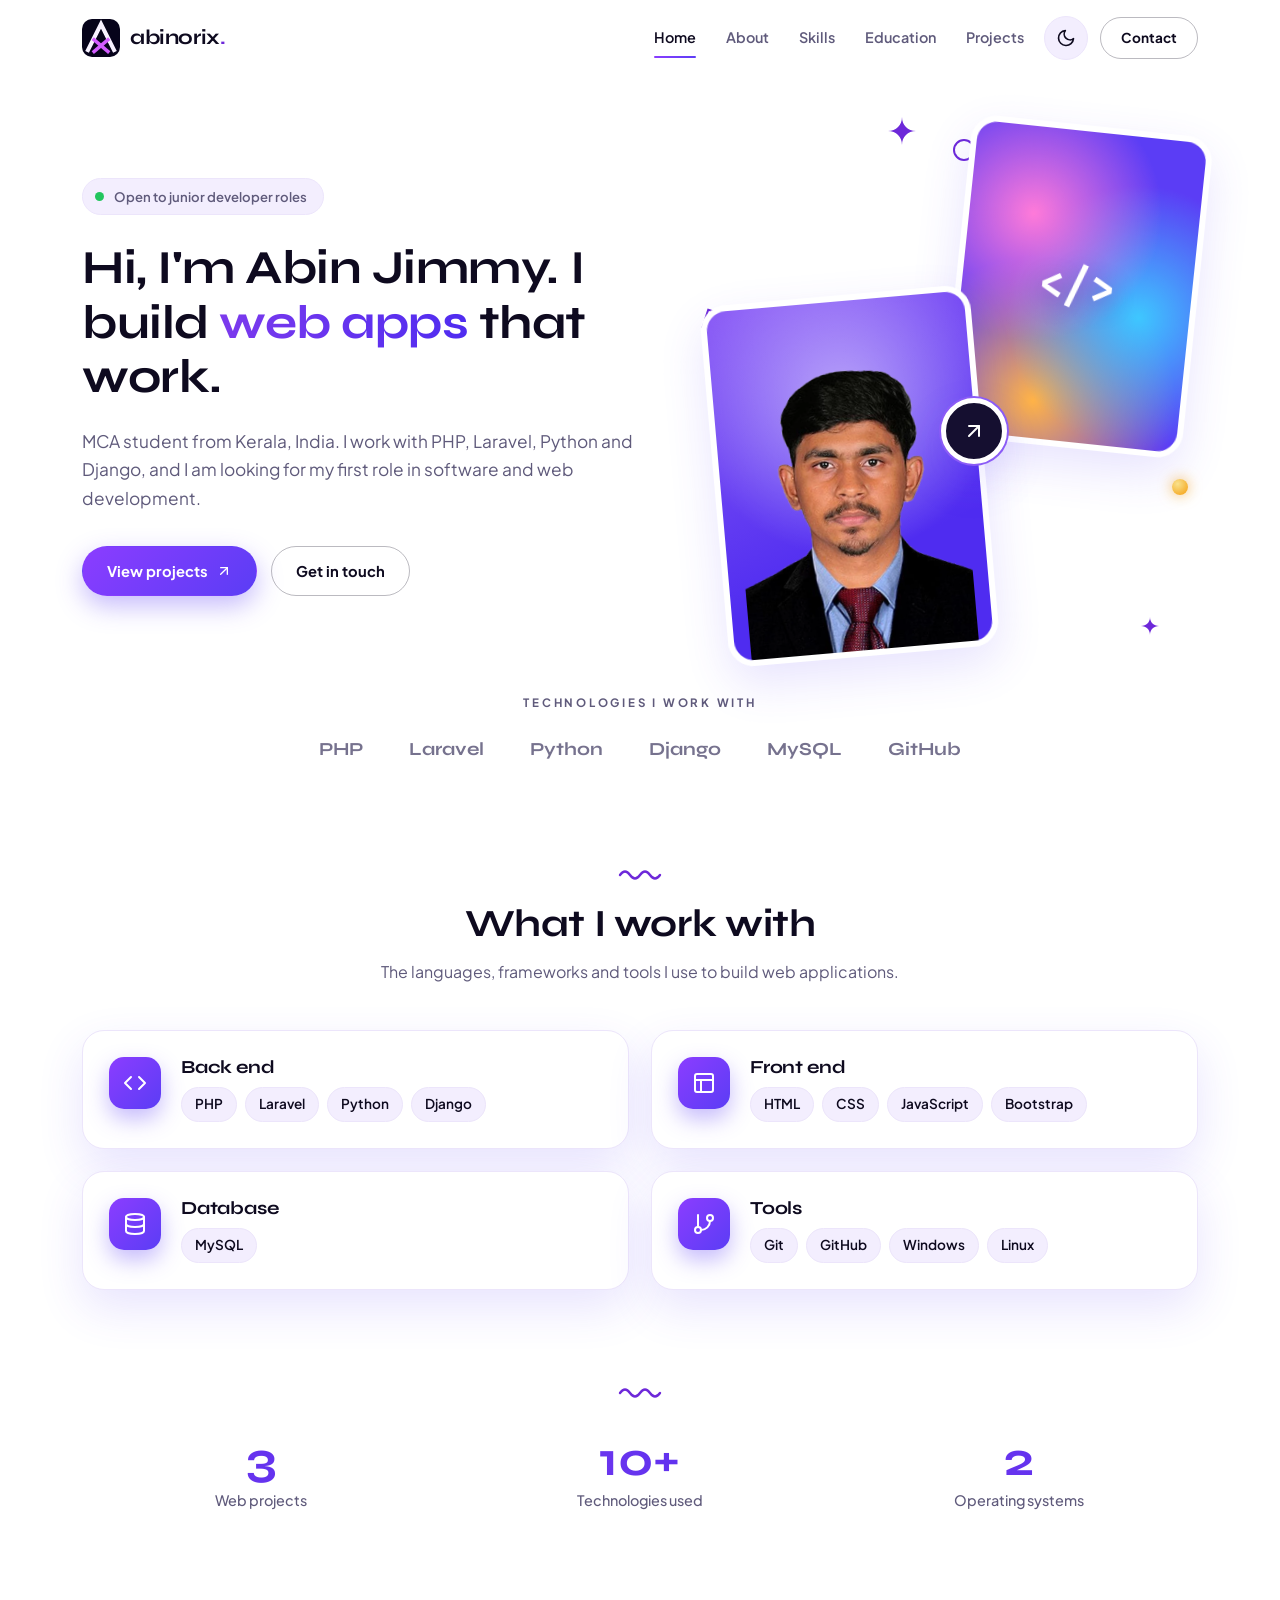
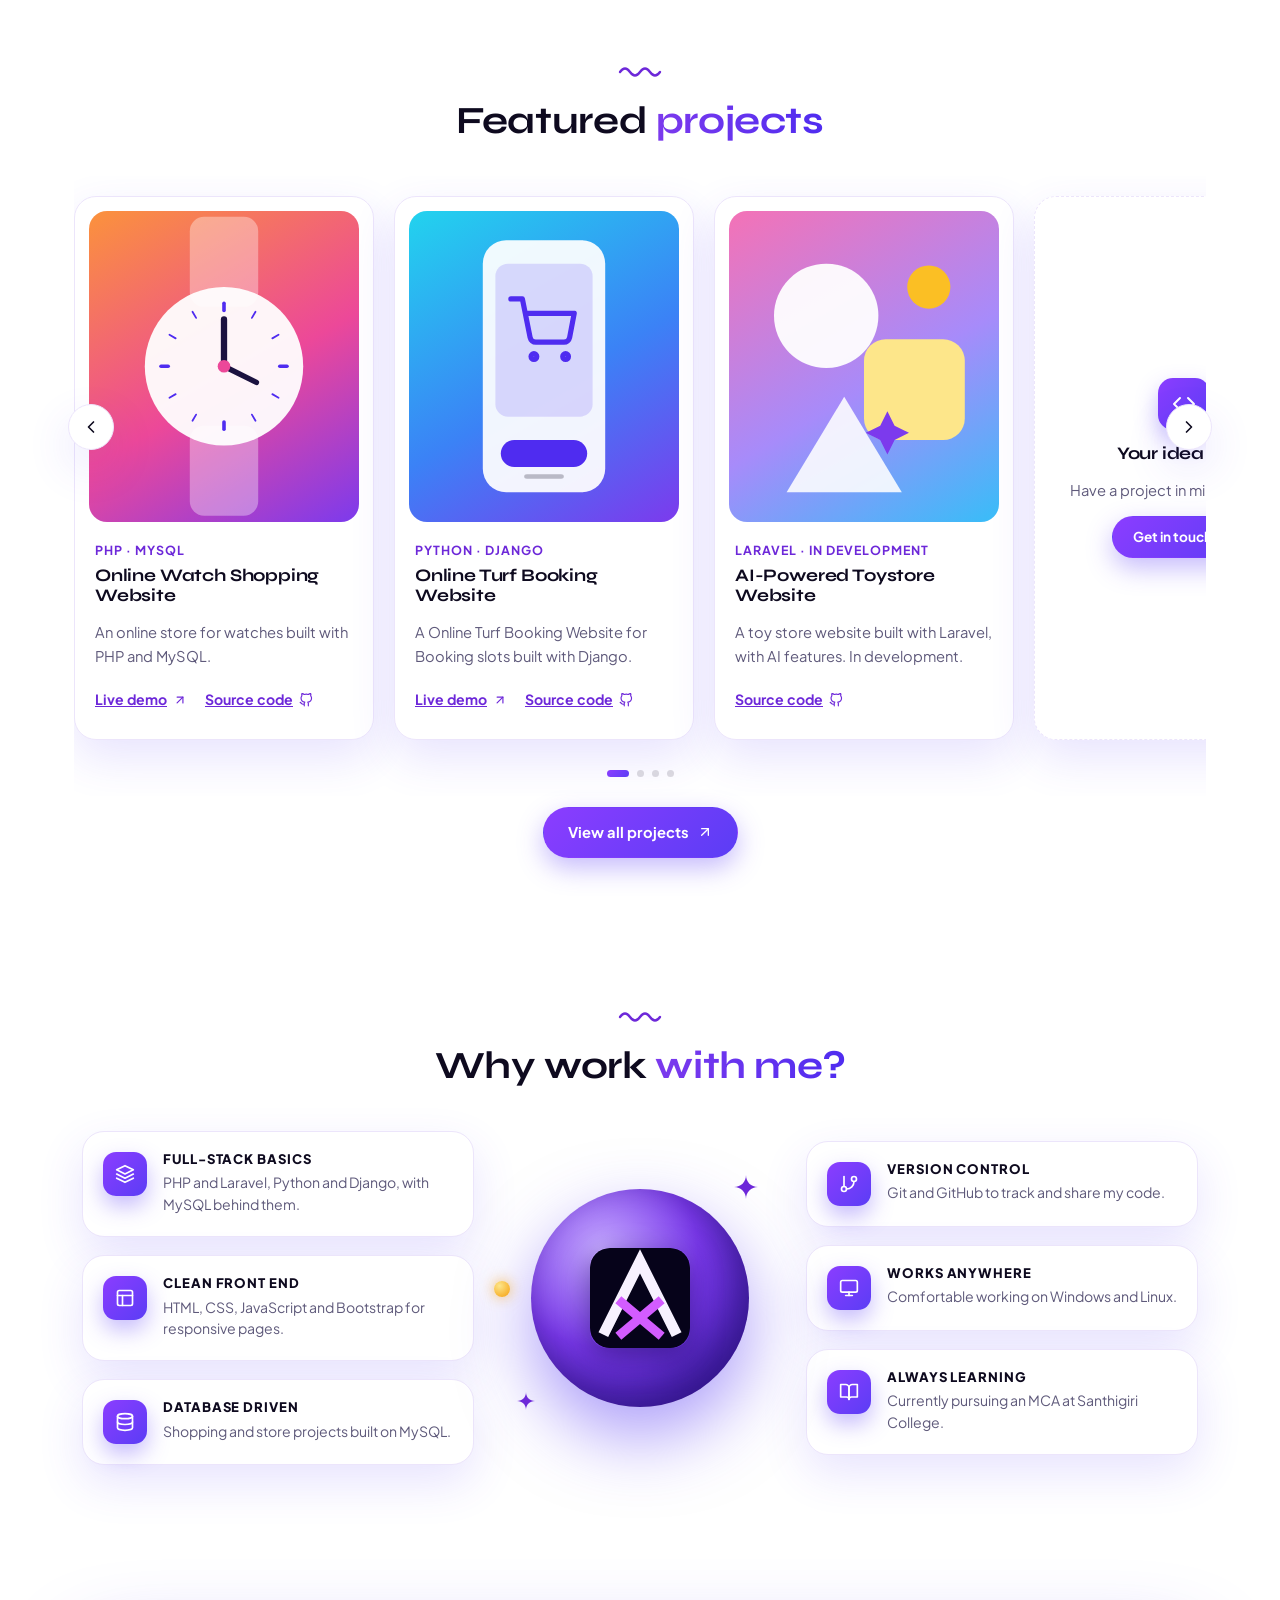
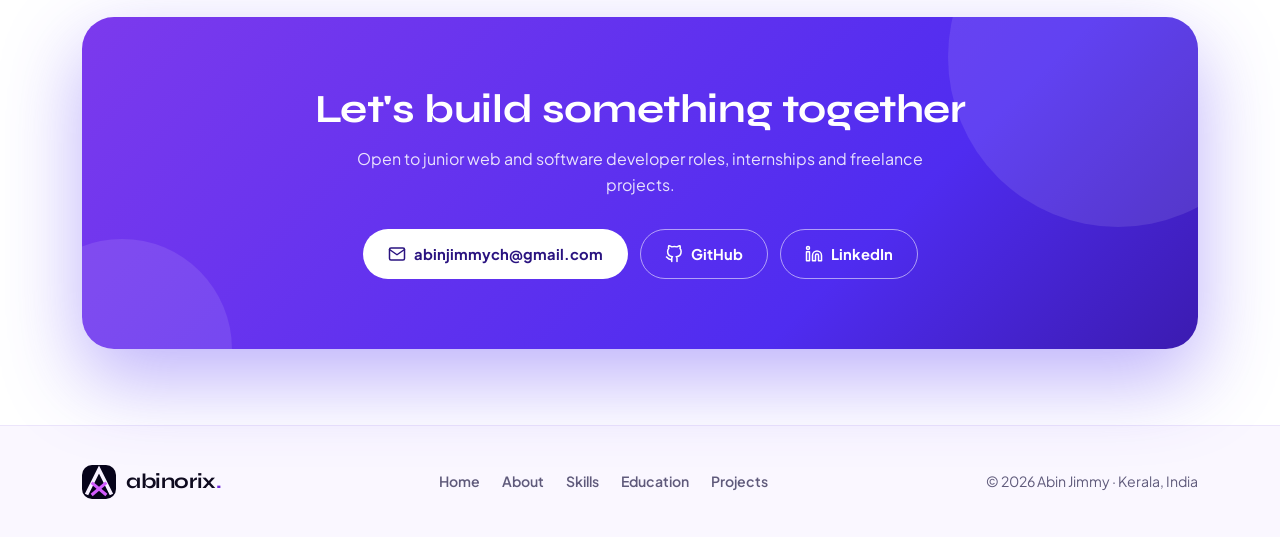
==== commit 02129717: "Updated project" ====
--- a/index.html
+++ b/index.html
@@ -197,9 +197,9 @@
           <h2>Let's build something together</h2>
           <p>Open to junior web and software developer roles, internships and freelance projects.</p>
           <ul class="contact-list">
-            <li><a class="btn btn-white" href="mailto:YOUR-EMAIL@example.com"><svg viewBox="0 0 24 24" fill="none" stroke="currentColor" stroke-width="2" stroke-linecap="round" stroke-linejoin="round" aria-hidden="true"><path d="M4 4h16c1.1 0 2 .9 2 2v12c0 1.1-.9 2-2 2H4c-1.1 0-2-.9-2-2V6c0-1.1.9-2 2-2z"/><polyline points="22,6 12,13 2,6"/></svg> YOUR-EMAIL@example.com</a></li>
-            <li><a class="btn btn-ghost-w" href="https://github.com/YOUR-USERNAME"><svg viewBox="0 0 24 24" fill="none" stroke="currentColor" stroke-width="2" stroke-linecap="round" stroke-linejoin="round" aria-hidden="true"><path d="M9 19c-5 1.5-5-2.5-7-3m14 6v-3.87a3.37 3.37 0 0 0-.94-2.61c3.14-.35 6.44-1.54 6.44-7A5.44 5.44 0 0 0 20 4.77 5.07 5.07 0 0 0 19.91 1S18.73.65 16 2.48a13.38 13.38 0 0 0-7 0C6.27.65 5.09 1 5.09 1A5.07 5.07 0 0 0 5 4.77a5.44 5.44 0 0 0-1.5 3.78c0 5.42 3.3 6.61 6.44 7A3.37 3.37 0 0 0 9 18.13V22"/></svg> GitHub</a></li>
-            <li><a class="btn btn-ghost-w" href="https://www.linkedin.com/in/YOUR-USERNAME"><svg viewBox="0 0 24 24" fill="none" stroke="currentColor" stroke-width="2" stroke-linecap="round" stroke-linejoin="round" aria-hidden="true"><path d="M16 8a6 6 0 0 1 6 6v7h-4v-7a2 2 0 0 0-2-2 2 2 0 0 0-2 2v7h-4v-7a6 6 0 0 1 6-6z"/><rect x="2" y="9" width="4" height="12"/><circle cx="4" cy="4" r="2"/></svg> LinkedIn</a></li>
+            <li><a class="btn btn-white" href="mailto:YOUR-EMAIL@example.com"><svg viewBox="0 0 24 24" fill="none" stroke="currentColor" stroke-width="2" stroke-linecap="round" stroke-linejoin="round" aria-hidden="true"><path d="M4 4h16c1.1 0 2 .9 2 2v12c0 1.1-.9 2-2 2H4c-1.1 0-2-.9-2-2V6c0-1.1.9-2 2-2z"/><polyline points="22,6 12,13 2,6"/></svg> abinjimmych@gmail.com</a></li>
+            <li><a class="btn btn-ghost-w" href="https://github.com/abinjimmy"><svg viewBox="0 0 24 24" fill="none" stroke="currentColor" stroke-width="2" stroke-linecap="round" stroke-linejoin="round" aria-hidden="true"><path d="M9 19c-5 1.5-5-2.5-7-3m14 6v-3.87a3.37 3.37 0 0 0-.94-2.61c3.14-.35 6.44-1.54 6.44-7A5.44 5.44 0 0 0 20 4.77 5.07 5.07 0 0 0 19.91 1S18.73.65 16 2.48a13.38 13.38 0 0 0-7 0C6.27.65 5.09 1 5.09 1A5.07 5.07 0 0 0 5 4.77a5.44 5.44 0 0 0-1.5 3.78c0 5.42 3.3 6.61 6.44 7A3.37 3.37 0 0 0 9 18.13V22"/></svg> GitHub</a></li>
+            <li><a class="btn btn-ghost-w" href="https://www.linkedin.com/in/abin-jimmy-53988228b/"><svg viewBox="0 0 24 24" fill="none" stroke="currentColor" stroke-width="2" stroke-linecap="round" stroke-linejoin="round" aria-hidden="true"><path d="M16 8a6 6 0 0 1 6 6v7h-4v-7a2 2 0 0 0-2-2 2 2 0 0 0-2 2v7h-4v-7a6 6 0 0 1 6-6z"/><rect x="2" y="9" width="4" height="12"/><circle cx="4" cy="4" r="2"/></svg> LinkedIn</a></li>
           </ul>
         </div>
       </div>
